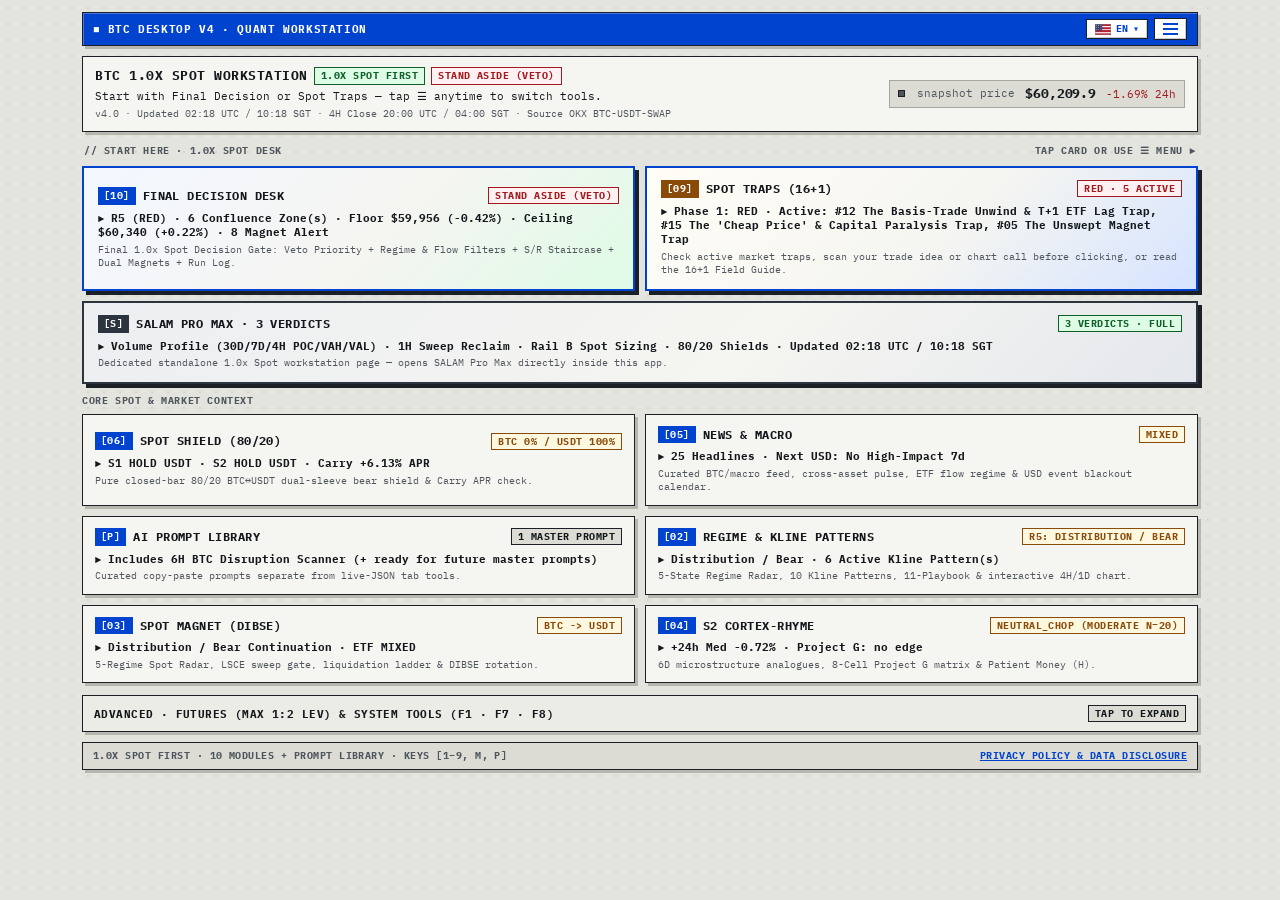
==== index.html @ e7189b18 "feat: create dedicated AI Prompt Library page (#tab-prompts) and move Disruption Scanner from F5" ====
<!doctype html>
<html lang="en">
<head>
  <meta charset="utf-8">
  <meta http-equiv="Cache-Control" content="no-cache">
  <meta name="viewport" content="width=device-width,initial-scale=1,viewport-fit=cover">
  <meta name="theme-color" content="#E4E4DF">
  <title>BTC Desktop v4 · Quant Workstation</title>
  <link rel="preconnect" href="https://fonts.googleapis.com">
  <link rel="preconnect" href="https://fonts.gstatic.com" crossorigin>
  <link href="https://fonts.googleapis.com/css2?family=IBM+Plex+Mono:wght@400;500;600;700&display=swap" rel="stylesheet">
  <link rel="stylesheet" href="style.css?v=27">
</head>
<body>
  <div class="wrap">
    <div class="ws-titlebar">
      <button type="button" class="ws-brand-btn" id="btnBrandHome" title="Return to Home Hub">&#9632; BTC Desktop v4 &middot; Quant Workstation</button>
      <div class="ws-title-right">
        <div class="lang-picker">
          <button type="button" class="ws-ctrl-btn" id="btnLangToggle" aria-haspopup="true" aria-expanded="false" aria-label="Select Language">
            <img id="langCurFlag" src="assets/flags/en.png?v=1" width="16" height="11" alt="EN">
            <span id="langCurCode">EN</span>
            <span aria-hidden="true">&#9662;</span>
          </button>
          <div class="lang-menu hidden" id="langMenu" role="menu">
            <button type="button" class="lang-opt active" data-lang="en"><img src="assets/flags/en.png?v=1" width="18" height="12" alt="EN"><span>English (EN)</span></button>
            <button type="button" class="lang-opt" data-lang="zh"><img src="assets/flags/zh.png?v=1" width="18" height="12" alt="ZH"><span>中文 (ZH)</span></button>
            <button type="button" class="lang-opt" data-lang="id"><img src="assets/flags/id.png?v=1" width="18" height="12" alt="ID"><span>Indonesia (ID)</span></button>
            <button type="button" class="lang-opt" data-lang="ko"><img src="assets/flags/ko.png?v=1" width="18" height="12" alt="KO"><span>한국어 (KO)</span></button>
            <button type="button" class="lang-opt" data-lang="ja"><img src="assets/flags/ja.png?v=1" width="18" height="12" alt="JA"><span>日本語 (JA)</span></button>
            <button type="button" class="lang-opt" data-lang="fr"><img src="assets/flags/fr.png?v=1" width="18" height="12" alt="FR"><span>Français (FR)</span></button>
            <button type="button" class="lang-opt" data-lang="es"><img src="assets/flags/es.png?v=1" width="18" height="12" alt="ES"><span>Español (ES)</span></button>
          </div>
        </div>
        <button type="button" class="ws-ctrl-btn ws-menu-btn" id="btnMenuToggle" aria-haspopup="true" aria-expanded="false" aria-label="Open Navigation Menu">
          <span class="burger-icon" aria-hidden="true"><span></span><span></span><span></span></span>
        </button>
      </div>
    </div>

    <div class="nav-backdrop hidden" id="navBackdrop"></div>
    <aside class="nav-drawer hidden" id="navDrawer" aria-label="Workstation Navigation"></aside>

    <header class="topbar" id="pageTopCard">
      <div class="brand">
        <div class="page-head-row">
          <h1 id="pageTitle">BTC 1.0x Spot Workstation</h1>
          <span class="badge" id="pageScopeBadge">1.0x SPOT FIRST</span>
          <span class="badge hidden" id="pageVerdictBadge"></span>
        </div>
        <div class="page-purpose" id="pagePurpose">Start with Final Decision or Spot Traps — tap &#9776; anytime to switch tools.</div>
        <div class="sub" id="snapMeta">Loading snapshot…</div>
      </div>
      <div class="live-bar">
        <div>
          <span class="dot" id="liveDot"></span>
          <span class="mut" id="liveFeed">connecting…</span>
        </div>
        <div class="price-chip" id="livePrice">—</div>
        <div class="mut" id="liveChg">—</div>
      </div>
    </header>

    <section id="entryHubView" class="hub-view active"></section>

    <div id="moduleChrome" class="hidden">
      <div class="actions" style="margin-bottom:12px;">
        <button class="btn btn-primary" id="btnCopyAi" data-i18n="copy_ai">[Copy AI Analysis Prompt + JSON]</button>
        <span class="mut" id="actionMsg" data-i18n="ai_helper" style="align-self:center;">Paste into ChatGPT, Gemini, Claude, Grok, DeepSeek, Kimi, or any AI for direct verdict &amp; Q&amp;A.</span>
      </div>
    </div>

    <!-- TAB 1: SIGNAL TAB -->
    <section class="tab-panel" id="tab-signal">
      <details class="card video-card" id="briefingVideoCard">
        <summary class="video-summary">
          <span data-i18n="vid_title">Protocol Briefing Video (vGUZF.mp4)</span>
          <span class="badge" data-i18n="vid_badge">TAP TO EXPAND / PLAY</span>
        </summary>
        <div class="video-wrap">
          <video id="protocolBriefingVideo" controls playsinline preload="none">
            <source src="assets/vGUZF.mp4" type="video/mp4">
            Your browser does not support embedded MP4 playback.
          </video>
        </div>
      </details>

      <div class="grid-2">
        <div class="card signal-banner" id="signalBanner">
          <h2 data-i18n="h_signal">Active Signal Status</h2>
          <div id="signalSummary">Loading…</div>
        </div>
        <div class="card">
          <h2 data-i18n="h_regime_score">4H Multi-Factor Regime Score (0–100)</h2>
          <div id="regimeGaugeBox">Loading…</div>
        </div>
      </div>

      <div class="card">
        <h2 data-i18n="h_checklist">9-Point Futures Qualification Checklist (Section 5)</h2>
        <div id="checklistBox"></div>
        <div id="rejectionBox"></div>
      </div>

      <div class="grid-2">
        <div class="card">
          <h2 data-i18n="h_proposal">Proposed / Active Futures Order Sizing (Section 6 &amp; 7)</h2>
          <dl class="kv" id="proposalKv"></dl>
        </div>
        <div class="card">
          <h2 data-i18n="h_breakers">Portfolio Heat &amp; 5-Tier Circuit Breakers (Section 8)</h2>
          <div id="heatBreakersBox"></div>
        </div>
      </div>
    </section>

    <!-- TAB 2: REGIME & KLINE PATTERNS -->
    <section class="tab-panel" id="tab-regime">
      <div class="card" id="stateOfRegimeBox"></div>
      <div class="grid-2">
        <div class="card" id="kline10Box"></div>
        <div class="card" id="playbook11Box"></div>
      </div>
      <div class="card" id="rulebook3Box"></div>
      <div class="grid-2" id="factorCards"></div>
      <div class="card">
        <h2 data-i18n="h_chart">Structural Price Map</h2>
        <div class="tabs" id="chartSeg" style="margin-bottom:8px;">
          <button class="tab-btn active" data-tf="h4" data-i18n="tf_h4">4H Execution</button>
          <button class="tab-btn" data-tf="d1" data-i18n="tf_d1">1D Context Bias</button>
        </div>
        <div id="chartBox"></div>
      </div>
      <div class="grid-2">
        <div class="card">
          <h2 data-i18n="h_levels">Identified 4H / 1D Structural Levels</h2>
          <dl class="kv" id="levelsKv"></dl>
        </div>
        <div class="card">
          <h2 data-i18n="h_macro">Scheduled USD High-Impact Releases (≤ 60m Blackout)</h2>
          <div id="macroCalBox"></div>
        </div>
      </div>
    </section>

    <!-- TAB 3: SPOT MAGNET MONITOR (DIBSE) -->
    <section class="tab-panel" id="tab-spot">
      <div class="actions" style="margin-bottom:10px;">
        <button class="btn btn-primary" id="btnCopySpotAi">[Copy Spot Magnet AI Prompt + JSON]</button>
        <span class="mut" id="spotActionMsg" style="align-self:center;">Strict 1.0x Spot-Only (USDT &harr; BTC) DIBSE Dual-Sleeve Audit &amp; Q&amp;A Prompt.</span>
      </div>
      <div class="card" id="spotDibseHeroBox"></div>
      <div class="grid-2">
        <div class="card" id="spotLsceMagnetBox"></div>
        <div class="card" id="spotLadderBox"></div>
      </div>
      <div class="grid-2" id="spotTelemetryFeedsBox"></div>
    </section>

    <!-- TAB 4: S2 CORTEX-RHYME (HISTORICAL ANALOGUES) -->
    <section class="tab-panel" id="tab-rhyme">
      <div class="actions" style="margin-bottom:10px;justify-content:space-between;flex-wrap:wrap;gap:8px;">
        <div style="display:flex;gap:8px;flex-wrap:wrap;align-items:center;">
          <button class="btn btn-primary" id="btnCopyRhymeAi">[Copy CORTEX-RHYME AI Prompt + JSON]</button>
          <span class="mut" id="rhymeActionMsg">Empirical distributions only — never issues a trade, size, or permission.</span>
        </div>
        <div style="display:flex;gap:6px;flex-wrap:wrap;">
          <div class="tabs" id="rhymeLensSeg" style="margin:0;">
            <button class="tab-btn active" data-lens="AUTO">Active Auto</button>
            <button class="tab-btn" data-lens="5D_MICROSTRUCTURE">5D Microstructure</button>
            <button class="tab-btn" data-lens="3D_DEEP_CARRY_VOL">3D Deep 2Y</button>
          </div>
          <div class="tabs" id="rhymeCondSeg" style="margin:0;">
            <button class="tab-btn active" data-cond="ALL">All Archive</button>
            <button class="tab-btn" data-cond="REGIME">200D SMA Regime</button>
          </div>
        </div>
      </div>
      <div class="card" id="rhymeHeroBox"></div>
      <div class="card" id="rhymeDistBox"></div>
      <div class="card" id="rhymeAnaloguesBox"></div>
      <div class="card" id="rhymeMatrixGBox"></div>
    </section>

    <!-- TAB 5: NEWS & MACRO -->
    <section class="tab-panel" id="tab-news">
      <div class="actions" style="margin-bottom:10px;justify-content:space-between;flex-wrap:wrap;gap:8px;">
        <div style="display:flex;gap:8px;flex-wrap:wrap;align-items:center;">
          <button class="btn btn-primary" id="btnCopyNewsAi">[Copy News &amp; Macro AI Prompt + JSON]</button>
          <span class="mut" id="newsActionMsg">Keyless CMC News/Global Pulse + Macro Calendar + CNBC/Fed Wire.</span>
        </div>
        <div class="tabs" id="newsCatSeg" style="margin:0;">
          <button class="tab-btn active" data-cat="ALL">All</button>
          <button class="tab-btn" data-cat="BTC_ETF">BTC / ETF</button>
          <button class="tab-btn" data-cat="FED_MACRO">Fed / Macro</button>
          <button class="tab-btn" data-cat="DERIVS_LIQ">Derivs / Liq</button>
          <button class="tab-btn" data-cat="REGULATION">Regulation</button>
        </div>
      </div>
      <div class="card" id="newsMacroHeroBox"></div>
      <div class="grid-2">
        <div class="card" id="newsCryptoPulseBox"></div>
        <div class="card" id="newsCalendarBox"></div>
      </div>
      <div class="card" id="newsWireBox"></div>
    </section>

    <!-- TAB 6: SPOT SHIELD (80/20 DUAL-SLEEVE MONITOR) -->
    <section class="tab-panel" id="tab-shield">
      <div class="actions" style="margin-bottom:10px;">
        <button class="btn btn-primary" id="btnCopyShieldAi">[Copy Spot Shield AI Prompt + JSON]</button>
        <span class="mut" id="shieldActionMsg" style="align-self:center;">Pure Closed-Bar BTCUSDT Spot Mechanical Compass (80% 4H VWAP Shield + 20% 1D TTM Squeeze). Separate from F3 DIBSE.</span>
      </div>
      <div class="card" id="shieldHeroBox"></div>
      <div class="grid-2">
        <div class="card" id="shieldS1Box"></div>
        <div class="card" id="shieldS2Box"></div>
      </div>
      <div class="card" id="shieldAuditBox"></div>
      <div class="card" id="shieldGuideBox"></div>
    </section>

    <!-- TAB 7: PAPER LEDGER & RISK CALCULATOR -->
    <section class="tab-panel" id="tab-ledger">
      <div class="card">
        <h2 data-i18n="h_calc">Interactive v4.0 Position Sizing Calculator</h2>
        <div class="calc-grid">
          <label class="field"><span data-i18n="lbl_eq">Account Equity (USD)</span><input type="number" id="cEq" value="100000" step="500"></label>
          <label class="field"><span data-i18n="lbl_dir">Direction</span><select id="cDir"><option value="LONG">LONG</option><option value="SHORT">SHORT</option></select></label>
          <label class="field"><span data-i18n="lbl_wknd">Weekend Extreme (80/20)</span><select id="cWeekend"><option value="no" data-i18n="opt_norm">Normal (0.40% risk)</option><option value="yes" data-i18n="opt_wknd">Weekend Half (0.20%)</option></select></label>
          <label class="field"><span data-i18n="lbl_entry">Entry Price ($)</span><input type="number" id="cEntry" step="10"></label>
          <label class="field"><span data-i18n="lbl_stop">Hard Stop ($)</span><input type="number" id="cStop" step="10"></label>
          <label class="field"><span data-i18n="lbl_tp">Target 1 ($)</span><input type="number" id="cTp" step="10"></label>
        </div>
        <dl class="kv" id="calcOutKv"></dl>
      </div>

      <div class="card">
        <h2 data-i18n="h_open_pos">Open Paper Futures Position (Max 1 · 24h Max Hold)</h2>
        <div id="openPosBox"></div>
      </div>

      <div class="grid-2">
        <div class="card">
          <h2 data-i18n="h_review">Paper Execution Review Metrics</h2>
          <dl class="kv" id="reviewKv"></dl>
        </div>
        <div class="card">
          <h2 data-i18n="h_deriv">Derivatives &amp; External Snapshot</h2>
          <dl class="kv" id="derivKv"></dl>
        </div>
      </div>

      <div class="card">
        <h2 data-i18n="h_closed">Closed Paper Futures Legs</h2>
        <div id="closedTradesBox" style="overflow-x:auto;"></div>
      </div>
    </section>

    <!-- TAB 4: AUDIT LOG & CONFIG -->
    <section class="tab-panel" id="tab-audit">
      <div class="card">
        <h2 data-i18n="h_audit_log">Signal &amp; Management Audit Log</h2>
        <div id="auditLogBox" style="overflow-x:auto;"></div>
      </div>
      <div class="card">
        <h2 data-i18n="h_config">Configurable Protocol Parameters (config/protocol_params.json)</h2>
        <div class="actions" style="margin-bottom:8px;">
          <button class="btn" id="btnCopyRaw" data-i18n="btn_copy_raw">[Copy Raw JSON Only]</button>
          <button class="btn" id="btnDlJson" data-i18n="btn_dl_json">[Download .JSON]</button>
          <span class="mut" id="auditExportMsg" data-i18n="audit_helper" style="align-self:center;">Offline / script export utilities</span>
        </div>
        <pre id="configPre" style="margin:0;overflow-x:auto;font-size:10.5px;color:var(--muted);"></pre>
      </div>
      <div class="card">
        <h2 data-i18n="h_diag">Data Fetch Diagnostics</h2>
        <div id="diagBox" class="mut"></div>
        <p class="mut" style="margin-top:8px;">Store Compliance: <a href="privacy.html" data-i18n="privacy_lbl">Privacy Policy &amp; Data Disclosure</a></p>
      </div>
    </section>

    <!-- TAB 9: SPOT TRAP RADAR & FIELD GUIDE (16 TRAPS + BONUS B1) -->
    <section class="tab-panel" id="tab-traps">
      <div id="trapsRoot">Loading Spot Trap Radar &amp; Field Guide…</div>
    </section>

    <!-- TAB 10: MULTI-TF S/R BANDS & LIQUIDATION MAGNETS -->
    <section class="tab-panel" id="tab-srmap">
      <div id="srMapRoot">Loading S/R Bands &amp; Liquidity Magnets…</div>
    </section>

    <!-- TAB P: AI PROMPT LIBRARY -->
    <section class="tab-panel" id="tab-prompts">
      <div id="promptsRoot">Loading AI Prompt Library…</div>
    </section>
  </div>
  <script src="lang.js?v=11"></script>
  <script src="traps.js?v=2"></script>
  <script src="sr_map.js?v=7"></script>
  <script src="prompts.js?v=2"></script>
  <script src="app.js?v=30"></script>
</body>
</html>
---- style.css ----
:root {
  --bg: #e4e4df;
  --bg-grid: #d2d2cb;
  --panel: #f5f5f1;
  --panel-alt: #dcdcd5;
  --panel-stripe: #ecece6;
  --line: #a4a7a1;
  --line-dark: #1b2026;
  --shadow: #b6b6ae;
  --bevel-hi: #ffffff;
  --bevel-lo: #7a7d78;
  --text: #14181d;
  --muted: #4f555d;
  --up: #0e6027;
  --up-bg: #defbe6;
  --dn: #a2191f;
  --dn-bg: #fff1f1;
  --warn: #8a4b08;
  --warn-bg: #fff8e1;
  --acc: #0043ce;
  --acc-bright: #0f62fe;
  --acc-soft: #d6e4ff;
}

* {
  box-sizing: border-box;
}

html, body {
  margin: 0;
  background-color: var(--bg);
  background-image: radial-gradient(var(--bg-grid) 1px, transparent 1px);
  background-size: 16px 16px;
  color: var(--text);
  font: 11px/1.38 "IBM Plex Mono", ui-monospace, SFMono-Regular, Menlo, Consolas, "Courier New", monospace;
  font-variant-numeric: tabular-nums;
  -webkit-font-smoothing: antialiased;
}

.wrap {
  max-width: 1140px;
  margin: 0 auto;
  padding: 12px 12px 40px;
}

.ws-titlebar {
  display: flex;
  justify-content: space-between;
  align-items: center;
  gap: 8px;
  flex-wrap: nowrap;
  position: relative;
  z-index: 30;
  background: var(--acc);
  color: #ffffff;
  border: 1px solid var(--line-dark);
  box-shadow: inset 1px 1px 0 rgba(255, 255, 255, 0.28), 3px 3px 0 var(--shadow);
  padding: 5px 10px;
  margin-bottom: 10px;
  font-size: 10.5px;
  font-weight: 700;
  letter-spacing: 0.06em;
  text-transform: uppercase;
}

.ws-brand-btn {
  background: transparent;
  border: none;
  color: #ffffff;
  font: inherit;
  font-weight: 700;
  letter-spacing: inherit;
  text-transform: inherit;
  padding: 2px 0;
  cursor: pointer;
  text-align: left;
  min-width: 0;
  overflow: hidden;
  text-overflow: ellipsis;
  white-space: nowrap;
}

.ws-brand-btn:hover {
  text-decoration: underline;
}

@media (max-width: 520px) {
  .ws-brand-btn {
    font-size: 9.5px;
    letter-spacing: 0.02em;
  }
}

.ws-title-right {
  display: flex;
  align-items: center;
  gap: 6px;
  flex-shrink: 0;
}

.ws-ctrl-btn {
  display: inline-flex;
  align-items: center;
  gap: 5px;
  background: #ffffff;
  color: var(--acc);
  border: 1px solid var(--line-dark);
  box-shadow: inset 1px 1px 0 #ffffff, inset -1px -1px 0 #c7cbd4;
  padding: 3px 8px;
  font: inherit;
  font-size: 10px;
  font-weight: 700;
  line-height: 1.2;
  cursor: pointer;
}

.ws-ctrl-btn:hover {
  background: var(--panel);
}

.ws-ctrl-btn img {
  display: block;
  width: 16px;
  height: 11px;
}

.ws-menu-btn {
  padding: 4px 8px;
}

.burger-icon {
  display: inline-flex;
  flex-direction: column;
  gap: 3px;
  width: 15px;
}

.burger-icon span {
  display: block;
  height: 2px;
  width: 100%;
  background: var(--acc);
}

.lang-picker {
  position: relative;
}

.lang-menu {
  position: absolute;
  right: 0;
  top: calc(100% + 4px);
  min-width: 168px;
  background: var(--panel);
  border: 1.5px solid var(--line-dark);
  box-shadow: 4px 4px 0 var(--line-dark);
  padding: 4px;
  z-index: 40;
  display: flex;
  flex-direction: column;
  gap: 2px;
}

.lang-opt {
  display: flex;
  align-items: center;
  gap: 8px;
  width: 100%;
  background: transparent;
  border: 1px solid transparent;
  padding: 5px 8px;
  font: inherit;
  font-size: 10.5px;
  font-weight: 600;
  color: var(--text);
  text-transform: none;
  letter-spacing: 0;
  text-align: left;
  cursor: pointer;
}

.lang-opt:hover {
  background: var(--panel-alt);
  border-color: var(--line);
}

.lang-opt.active {
  background: var(--up-bg);
  border-color: var(--up);
  color: var(--up);
  font-weight: 700;
}

.nav-backdrop {
  position: fixed;
  inset: 0;
  background: rgba(20, 24, 29, 0.45);
  z-index: 45;
}

.nav-drawer {
  position: fixed;
  top: 0;
  right: 0;
  height: 100vh;
  width: min(340px, 88vw);
  background: var(--panel);
  border-left: 2px solid var(--line-dark);
  box-shadow: -4px 0 0 rgba(27, 32, 38, 0.25);
  z-index: 50;
  overflow-y: auto;
  display: flex;
  flex-direction: column;
}

.nav-drawer-head {
  display: flex;
  justify-content: space-between;
  align-items: center;
  padding: 10px 12px;
  background: var(--acc);
  color: #ffffff;
  border-bottom: 1.5px solid var(--line-dark);
  font-size: 11px;
  font-weight: 700;
  letter-spacing: 0.06em;
  text-transform: uppercase;
  position: sticky;
  top: 0;
  z-index: 2;
}

.nav-drawer-body {
  padding: 10px;
  display: flex;
  flex-direction: column;
  gap: 10px;
  flex: 1;
}

.nav-group-lbl {
  font-size: 9.5px;
  font-weight: 700;
  letter-spacing: 0.06em;
  text-transform: uppercase;
  color: var(--muted);
  margin: 4px 0 2px;
  padding-bottom: 3px;
  border-bottom: 1px dashed var(--line);
}

.nav-item {
  display: flex;
  align-items: center;
  justify-content: space-between;
  gap: 8px;
  width: 100%;
  background: var(--panel-stripe);
  border: 1px solid var(--line);
  padding: 7px 9px;
  font: inherit;
  font-size: 11px;
  font-weight: 600;
  color: var(--text);
  text-align: left;
  cursor: pointer;
}

.nav-item:hover {
  background: #ffffff;
  border-color: var(--acc);
}

.nav-item.active {
  background: var(--acc-soft);
  border: 1.5px solid var(--acc);
  font-weight: 700;
}

a.nav-item-link {
  text-decoration: none;
}

.nav-item-main {
  display: flex;
  align-items: center;
  gap: 6px;
  min-width: 0;
}

.nav-item-code {
  background: var(--line-dark);
  color: #ffffff;
  padding: 1px 5px;
  font-size: 9.5px;
  font-weight: 700;
  flex-shrink: 0;
}

.nav-item.active .nav-item-code {
  background: var(--acc);
}

.nav-drawer-foot {
  padding: 10px 12px;
  border-top: 1px solid var(--line);
  background: var(--panel-alt);
  font-size: 10px;
  display: flex;
  justify-content: space-between;
  align-items: center;
  flex-wrap: wrap;
  gap: 6px;
}

header.topbar {
  display: flex;
  flex-wrap: wrap;
  justify-content: space-between;
  align-items: center;
  gap: 10px;
  background: var(--panel);
  border: 1px solid var(--line-dark);
  box-shadow: 3px 3px 0 var(--shadow);
  padding: 10px 12px;
  margin-bottom: 10px;
}

.brand {
  min-width: 0;
  flex: 1 1 320px;
}

.page-head-row {
  display: flex;
  align-items: center;
  flex-wrap: wrap;
  gap: 6px;
  margin-bottom: 4px;
}

.brand h1 {
  margin: 0;
  font-size: 13px;
  font-weight: 700;
  letter-spacing: 0.04em;
  text-transform: uppercase;
}

.page-purpose {
  font-size: 11px;
  color: var(--text);
  margin-bottom: 3px;
  line-height: 1.38;
}

.brand .sub {
  color: var(--muted);
  font-size: 10px;
}

.live-bar {
  display: flex;
  align-items: center;
  gap: 10px;
  flex-wrap: wrap;
  background: var(--panel-alt);
  border: 1px solid var(--line);
  padding: 4px 8px;
}

.price-chip {
  font-size: 13px;
  font-weight: 700;
  letter-spacing: -0.01em;
  color: var(--text);
}

.dot {
  display: inline-block;
  width: 7px;
  height: 7px;
  border-radius: 0;
  border: 1px solid var(--line-dark);
  background: var(--muted);
  margin-right: 5px;
}

.dot.live {
  background: var(--up);
  box-shadow: 0 0 0 2px var(--up-bg);
}

.tabs {
  display: flex;
  gap: 6px;
  flex-wrap: wrap;
  margin-bottom: 10px;
}

.tab-btn {
  display: inline-flex;
  align-items: center;
  gap: 6px;
  background: var(--panel-alt);
  color: var(--text);
  border: 1px solid var(--line-dark);
  border-radius: 0;
  box-shadow: inset 1px 1px 0 var(--bevel-hi), inset -1px -1px 0 var(--bevel-lo), 2px 2px 0 var(--shadow);
  padding: 5px 10px;
  font: inherit;
  font-size: 10.5px;
  font-weight: 600;
  letter-spacing: 0.03em;
  text-transform: uppercase;
  cursor: pointer;
}

.tab-btn kbd {
  background: var(--panel);
  color: var(--acc);
  border: 1px solid var(--line-dark);
  padding: 0 4px;
  font: inherit;
  font-size: 9.5px;
  font-weight: 700;
}

.tab-btn:hover {
  background: var(--panel);
}

.tab-btn.active {
  background: var(--acc);
  color: #ffffff;
  box-shadow: inset 1px 1px 0 rgba(255, 255, 255, 0.25), inset -1px -1px 0 #002375;
  transform: translate(1px, 1px);
}

.tab-btn.active kbd {
  background: #ffffff;
  color: var(--acc);
  border-color: #002375;
}

.tab-panel {
  display: none;
}

.tab-panel.active {
  display: block;
}

.grid-2 {
  display: grid;
  grid-template-columns: 1fr 1fr;
  gap: 10px;
}

.grid-3 {
  display: grid;
  grid-template-columns: repeat(3, 1fr);
  gap: 10px;
}

.grid-4 {
  display: grid;
  grid-template-columns: repeat(4, 1fr);
  gap: 8px;
}

@media (max-width: 840px) {
  .grid-2, .grid-3, .grid-4 {
    grid-template-columns: 1fr;
  }
}

.card {
  background: var(--panel);
  border: 1px solid var(--line-dark);
  border-radius: 0;
  box-shadow: 3px 3px 0 var(--shadow);
  padding: 11px 12px;
  margin-bottom: 10px;
}

.card > h2 {
  margin: -11px -12px 9px;
  padding: 5px 10px;
  background: var(--panel-alt);
  border-bottom: 1px solid var(--line-dark);
  font-size: 10px;
  font-weight: 700;
  color: var(--text);
  text-transform: uppercase;
  letter-spacing: 0.08em;
}

.card > h2::before {
  content: "▪ ";
  color: var(--acc);
}

.signal-banner {
  border-left: 5px solid var(--warn);
}

.signal-banner.LONG {
  border-left-color: var(--up);
}

.signal-banner.SHORT {
  border-left-color: var(--dn);
}

.signal-head {
  display: flex;
  justify-content: space-between;
  align-items: center;
  gap: 8px;
  flex-wrap: wrap;
}

.badge {
  display: inline-block;
  font-size: 9.5px;
  font-weight: 700;
  padding: 1px 6px;
  border-radius: 0;
  border: 1px solid var(--line-dark);
  background: var(--panel-alt);
  color: var(--text);
  letter-spacing: 0.05em;
  text-transform: uppercase;
  white-space: nowrap;
  flex-shrink: 0;
}

.badge.up {
  background: var(--up-bg);
  border-color: var(--up);
  color: var(--up);
}

.badge.dn {
  background: var(--dn-bg);
  border-color: var(--dn);
  color: var(--dn);
}

.badge.warn {
  background: var(--warn-bg);
  border-color: var(--warn);
  color: var(--warn);
}

.up { color: var(--up); }
.dn { color: var(--dn); }
.warn { color: var(--warn); }
.mut { color: var(--muted); font-size: 10.5px; }

.big-num {
  font-size: 14px;
  font-weight: 700;
  line-height: 1.2;
  letter-spacing: 0.01em;
}

.gauge-track {
  position: relative;
  height: 12px;
  border-radius: 0;
  background: linear-gradient(
    90deg,
    rgba(162, 25, 31, 0.38) 0%,
    rgba(138, 75, 8, 0.26) 35%,
    rgba(138, 75, 8, 0.26) 65%,
    rgba(14, 96, 39, 0.38) 100%
  );
  border: 1px solid var(--line-dark);
  margin: 8px 0 5px;
}

.gauge-marker {
  position: absolute;
  top: -3px;
  width: 5px;
  height: 16px;
  background: var(--line-dark);
  border: 1px solid #ffffff;
  border-radius: 0;
  transform: translateX(-50%);
}

.bar-track {
  height: 8px;
  background: var(--panel-alt);
  border: 1px solid var(--line-dark);
  border-radius: 0;
  overflow: hidden;
  margin-top: 5px;
}

.bar-fill {
  height: 100%;
  background: var(--acc);
  border-radius: 0;
}

.row {
  display: flex;
  justify-content: space-between;
  align-items: flex-start;
  gap: 8px;
  padding: 6px 0;
  border-top: 1px dashed var(--line);
}

.row:first-of-type {
  border-top: 0;
}

.row .title {
  font-weight: 600;
  font-size: 11px;
}

.kv {
  display: grid;
  grid-template-columns: auto 1fr;
  gap: 5px 12px;
  margin: 0;
  font-size: 11px;
}

.kv dt {
  color: var(--muted);
}

.kv dd {
  margin: 0;
  text-align: right;
  font-weight: 500;
}

.reject-box {
  background: var(--dn-bg);
  border: 1px solid var(--dn);
  border-left-width: 4px;
  border-radius: 0;
  padding: 8px 10px;
  margin-top: 8px;
  font-size: 10.5px;
}

.reject-box ul {
  margin: 4px 0 0;
  padding-left: 16px;
}

.actions {
  display: flex;
  gap: 8px;
  flex-wrap: wrap;
}

.btn {
  background: var(--panel-alt);
  color: var(--text);
  border: 1px solid var(--line-dark);
  border-radius: 0;
  box-shadow: inset 1px 1px 0 var(--bevel-hi), inset -1px -1px 0 var(--bevel-lo), 2px 2px 0 var(--shadow);
  padding: 5px 10px;
  font: inherit;
  font-size: 10.5px;
  font-weight: 600;
  text-transform: uppercase;
  letter-spacing: 0.04em;
  cursor: pointer;
}

.btn:hover {
  background: var(--acc-soft);
  color: var(--acc);
}

.btn:active {
  transform: translate(1px, 1px);
  box-shadow: inset 1px 1px 0 var(--bevel-lo);
}

.btn-primary {
  background: var(--acc);
  color: #ffffff;
  box-shadow: inset 1px 1px 0 rgba(255, 255, 255, 0.25), inset -1px -1px 0 #002375, 2px 2px 0 var(--shadow);
}

.btn-primary:hover {
  background: var(--acc-bright);
  color: #ffffff;
}

.calc-grid {
  display: grid;
  grid-template-columns: repeat(auto-fit, minmax(145px, 1fr));
  gap: 8px;
  margin-bottom: 10px;
}

label.field {
  display: flex;
  flex-direction: column;
  gap: 3px;
  font-size: 10px;
  font-weight: 600;
  text-transform: uppercase;
  letter-spacing: 0.04em;
  color: var(--muted);
}

label.field input, label.field select {
  background: #ffffff;
  color: var(--text);
  border: 1px solid var(--line-dark);
  box-shadow: inset 1px 1px 0 rgba(0, 0, 0, 0.08);
  border-radius: 0;
  padding: 5px 7px;
  font: inherit;
  font-size: 11px;
}

label.field input:focus, label.field select:focus {
  outline: 2px solid var(--acc);
  outline-offset: -1px;
}

table {
  width: 100%;
  border-collapse: collapse;
  font-size: 10.5px;
  border: 1px solid var(--line-dark);
}

th, td {
  text-align: left;
  padding: 5px 7px;
  border-bottom: 1px solid var(--line);
  border-right: 1px solid #d5d5ce;
}

th {
  background: var(--panel-alt);
  color: var(--text);
  font-weight: 700;
  font-size: 10px;
  text-transform: uppercase;
  letter-spacing: 0.05em;
  border-bottom: 1px solid var(--line-dark);
}

tbody tr:nth-child(even) {
  background: var(--panel-stripe);
}

svg.chart {
  display: block;
  width: 100%;
  height: auto;
}

#configPre {
  background: #ffffff;
  border: 1px solid var(--line);
  padding: 8px 10px;
  font-size: 10.5px !important;
  color: var(--text) !important;
}

.video-card {
  padding: 0;
}

.video-summary {
  display: flex;
  justify-content: space-between;
  align-items: center;
  cursor: pointer;
  list-style: none;
  padding: 7px 10px;
  background: var(--panel-alt);
  font-size: 10px;
  font-weight: 700;
  letter-spacing: 0.07em;
  text-transform: uppercase;
  color: var(--text);
}

.video-summary::before {
  content: "▸ ";
  color: var(--acc);
  margin-right: 4px;
}

.video-card[open] .video-summary {
  border-bottom: 1px solid var(--line-dark);
}

.video-card[open] .video-summary::before {
  content: "▾ ";
}

.video-summary > span:first-child {
  flex: 1;
}

.video-summary::-webkit-details-marker {
  display: none;
}

.video-wrap {
  padding: 10px;
  background: var(--panel);
}

.video-wrap video {
  width: 100%;
  max-height: 340px;
  border-radius: 0;
  border: 1px solid var(--line-dark);
  background: #14181d;
  display: block;
}

.macro-tile-grid {
  display: grid;
  grid-template-columns: repeat(5, 1fr);
  gap: 8px;
  margin-top: 8px;
}

@media (max-width: 840px) {
  .macro-tile-grid {
    grid-template-columns: repeat(2, 1fr);
  }
}

.macro-tile {
  background: var(--panel-stripe);
  border: 1px solid var(--line);
  padding: 7px 9px;
}

.macro-tile .lbl {
  font-size: 9.5px;
  font-weight: 700;
  color: var(--muted);
  letter-spacing: 0.05em;
  text-transform: uppercase;
}

.macro-tile .val {
  font-size: 14px;
  font-weight: 700;
  margin: 2px 0;
}

.news-row {
  padding: 9px 4px;
  border-bottom: 1px solid var(--line);
  display: flex;
  justify-content: space-between;
  align-items: flex-start;
  gap: 10px;
}

.news-row:last-child {
  border-bottom: none;
}

.news-title {
  font-weight: 700;
  font-size: 12px;
  line-height: 1.35;
}

.news-title a {
  color: var(--text);
  text-decoration: none;
}

.news-title a:hover {
  color: var(--acc);
  text-decoration: underline;
}

.news-meta {
  font-size: 10px;
  color: var(--muted);
  margin-top: 3px;
}

.shield-split-bar {
  display: flex;
  height: 18px;
  border: 1px solid var(--line-dark);
  background: var(--panel-stripe);
  margin: 8px 0;
}

.shield-seg {
  display: flex;
  align-items: center;
  justify-content: center;
  font-size: 9.5px;
  font-weight: 700;
  letter-spacing: 0.04em;
  overflow: hidden;
  white-space: nowrap;
}

.hidden {
  display: none !important;
}

.hub-view {
  display: none;
}

.hub-view.active {
  display: block;
}

.hub-header {
  display: flex;
  justify-content: space-between;
  align-items: center;
  gap: 8px;
  flex-wrap: wrap;
  padding: 2px 2px 8px;
  font-size: 10px;
  font-weight: 700;
  letter-spacing: 0.06em;
  color: var(--muted);
  text-transform: uppercase;
}

.hub-grid {
  display: grid;
  grid-template-columns: repeat(2, minmax(0, 1fr));
  gap: 10px;
}

@media (max-width: 760px) {
  .hub-grid {
    grid-template-columns: minmax(0, 1fr);
  }
}

.hub-card {
  display: block;
  width: 100%;
  min-width: 0;
  max-width: 100%;
  background: var(--panel);
  border: 1.5px solid var(--line-dark);
  box-shadow: 3px 3px 0 var(--shadow);
  padding: 11px 12px;
  text-align: left;
  cursor: pointer;
  font: inherit;
  color: var(--text);
  transition: transform 80ms ease, box-shadow 80ms ease, border-color 80ms ease, background-color 80ms ease;
}

.hub-card:hover {
  background: #ffffff;
  border-color: var(--acc);
  box-shadow: 3px 3px 0 var(--acc);
  transform: translate(-1px, -1px);
}

.hub-card:active {
  transform: translate(1px, 1px);
  box-shadow: 1px 1px 0 var(--line-dark);
}

.hub-card-top {
  display: flex;
  align-items: center;
  justify-content: space-between;
  flex-wrap: wrap;
  gap: 6px 8px;
  margin-bottom: 6px;
}

.hub-card-left {
  display: flex;
  align-items: center;
  gap: 7px;
  min-width: 0;
  flex: 1 1 160px;
}

.hub-num {
  background: var(--acc);
  color: #ffffff;
  padding: 2px 6px;
  font-size: 10px;
  font-weight: 700;
  letter-spacing: 0.04em;
  flex-shrink: 0;
}

.hub-title {
  font-size: 11.5px;
  font-weight: 700;
  letter-spacing: 0.04em;
  text-transform: uppercase;
  white-space: nowrap;
  overflow: hidden;
  text-overflow: ellipsis;
}

.hub-status {
  font-size: 10.5px;
  font-weight: 700;
  color: var(--text);
  margin-bottom: 3px;
  overflow-wrap: anywhere;
}

.hub-desc {
  font-size: 10px;
  color: var(--muted);
  line-height: 1.35;
  overflow-wrap: anywhere;
}

.hub-footer {
  margin-top: 10px;
  padding: 6px 10px;
  background: var(--panel-alt);
  border: 1px solid var(--line-dark);
  box-shadow: 3px 3px 0 var(--shadow);
  display: flex;
  justify-content: space-between;
  flex-wrap: wrap;
  gap: 8px;
  font-size: 9.5px;
  font-weight: 700;
  color: var(--muted);
  letter-spacing: 0.05em;
  text-transform: uppercase;
}

.hub-footer a,
.nav-drawer-foot a {
  color: var(--acc);
  text-decoration: underline;
}

.hub-featured-pair {
  display: grid;
  grid-template-columns: repeat(2, minmax(0, 1fr));
  gap: 10px;
  margin-bottom: 10px;
}

@media (max-width: 760px) {
  .hub-featured-pair {
    grid-template-columns: minmax(0, 1fr);
  }
}

.hub-section-lbl {
  font-size: 10px;
  font-weight: 700;
  letter-spacing: 0.06em;
  text-transform: uppercase;
  color: var(--muted);
  margin: 10px 0 6px;
}

.hub-advanced-drawer {
  margin-top: 12px;
  background: var(--panel-stripe);
  border: 1px solid var(--line-dark);
  box-shadow: 3px 3px 0 var(--shadow);
  padding: 9px 11px;
}

.hub-adv-summary {
  display: flex;
  justify-content: space-between;
  align-items: center;
  gap: 8px;
  flex-wrap: wrap;
  font-size: 10.5px;
  font-weight: 700;
  letter-spacing: 0.04em;
  text-transform: uppercase;
  cursor: pointer;
  list-style: none;
}

.hub-adv-summary::-webkit-details-marker {
  display: none;
}

.hub-adv-body {
  margin-top: 10px;
}

/* --- FEATURED HUB CARD & F9 SPOT TRAPS MODULE --- */
.hub-featured-card {
  display: block;
  width: 100%;
  min-width: 0;
  max-width: 100%;
  margin-bottom: 0;
  background: linear-gradient(135deg, #fffdf6 0%, var(--panel) 55%, var(--acc-soft) 100%);
  border: 2px solid var(--acc);
  box-shadow: 4px 4px 0 var(--line-dark);
  padding: 12px 14px;
  text-align: left;
  cursor: pointer;
  font: inherit;
  color: var(--text);
  transition: transform 80ms ease, box-shadow 80ms ease, background-color 80ms ease;
}

.hub-featured-card.primary {
  background: linear-gradient(135deg, #f3f7ff 0%, var(--panel) 55%, var(--up-bg) 100%);
}

.hub-featured-card.salam-card {
  text-decoration: none;
  margin-bottom: 10px;
  background: linear-gradient(135deg, #eceef1 0%, #f5f5f1 60%, #e4e7ec 100%);
  border-color: #2c3440;
}

.hub-featured-card:hover {
  background: #ffffff;
  border-color: var(--acc-bright);
  box-shadow: 4px 4px 0 var(--acc);
  transform: translate(-1px, -1px);
}

.hub-featured-card:active {
  transform: translate(1px, 1px);
  box-shadow: 2px 2px 0 var(--line-dark);
}

.hub-featured-card .hub-num {
  background: var(--warn);
}

.hub-featured-card.primary .hub-num {
  background: var(--acc);
}

.hub-featured-card.salam-card .hub-num {
  background: #2c3440;
}

.trap-mode-bar {
  display: flex;
  justify-content: space-between;
  align-items: center;
  gap: 8px;
  flex-wrap: wrap;
  margin-bottom: 10px;
}

.trap-drawer {
  background: var(--panel-stripe);
  border: 1.5px solid var(--line-dark);
  box-shadow: 3px 3px 0 var(--shadow);
  padding: 12px;
  margin-bottom: 12px;
}

.trap-kicker {
  font-size: 9.5px;
  font-weight: 700;
  letter-spacing: 0.06em;
  text-transform: uppercase;
  color: var(--acc);
  margin-bottom: 4px;
}

.trap-chain-box {
  background: var(--panel);
  border: 1px solid var(--line-dark);
  padding: 8px 10px;
  margin-bottom: 10px;
}

.trap-chain-text {
  font-size: 10.5px;
  font-weight: 600;
  line-height: 1.45;
  color: var(--text);
}

.trap-guardrails-grid {
  display: grid;
  grid-template-columns: repeat(2, minmax(0, 1fr));
  gap: 8px;
}

@media (max-width: 760px) {
  .trap-guardrails-grid {
    grid-template-columns: 1fr;
  }
}

.trap-guardrail-item {
  background: var(--panel);
  border: 1px solid var(--line);
  padding: 8px 9px;
}

.trap-g-title {
  font-size: 10.5px;
  font-weight: 700;
  color: var(--text);
  margin-bottom: 3px;
}

.trap-g-body {
  font-size: 10px;
  color: var(--muted);
  line-height: 1.4;
}

.trap-tl-card.RED {
  border-left: 4px solid var(--dn);
}

.trap-tl-card.AMBER {
  border-left: 4px solid var(--warn);
}

.trap-tl-card.GREEN {
  border-left: 4px solid var(--up);
}

.trap-tl-head,
.trap-sec-head {
  display: flex;
  justify-content: space-between;
  align-items: flex-start;
  gap: 10px;
  flex-wrap: wrap;
}

.trap-tl-title {
  font-size: 12px;
  font-weight: 700;
  display: flex;
  align-items: center;
  gap: 6px;
  flex-wrap: wrap;
}

.trap-tl-counts {
  display: flex;
  gap: 6px;
  flex-wrap: wrap;
}

.trap-radar-grid {
  display: grid;
  grid-template-columns: repeat(3, minmax(0, 1fr));
  gap: 8px;
  margin-top: 10px;
}

@media (max-width: 900px) {
  .trap-radar-grid {
    grid-template-columns: repeat(2, minmax(0, 1fr));
  }
}

@media (max-width: 600px) {
  .trap-radar-grid {
    grid-template-columns: 1fr;
  }
}

.trap-radar-chip {
  display: flex;
  flex-direction: column;
  text-align: left;
  background: var(--panel-stripe);
  border: 1px solid var(--line-dark);
  padding: 9px 10px;
  cursor: pointer;
  font: inherit;
  color: var(--text);
  transition: background-color 80ms ease, transform 80ms ease;
}

.trap-radar-chip.dn {
  background: var(--dn-bg);
  border-color: var(--dn);
}

.trap-radar-chip.warn {
  background: var(--warn-bg);
  border-color: var(--warn);
}

.trap-radar-chip:hover {
  background: #ffffff;
  transform: translate(-1px, -1px);
  box-shadow: 2px 2px 0 var(--line-dark);
}

.trap-rc-top {
  display: flex;
  justify-content: space-between;
  align-items: center;
  gap: 6px;
  width: 100%;
  margin-bottom: 4px;
}

.trap-code {
  display: inline-block;
  background: var(--line-dark);
  color: #ffffff;
  padding: 1px 5px;
  font-size: 9.5px;
  font-weight: 700;
  letter-spacing: 0.04em;
  flex-shrink: 0;
}

.trap-rc-title {
  font-size: 11px;
  font-weight: 700;
  margin-bottom: 4px;
}

.trap-rc-reason {
  font-size: 10px;
  color: var(--muted);
  line-height: 1.38;
  flex: 1;
}

.trap-rc-link {
  margin-top: 6px;
  font-size: 9.5px;
  font-weight: 700;
  color: var(--acc);
}

.trap-scanner-form {
  display: flex;
  flex-direction: column;
  gap: 12px;
}

.trap-action-pills {
  display: flex;
  gap: 6px;
  flex-wrap: wrap;
}

.trap-num-row {
  display: grid;
  grid-template-columns: repeat(3, minmax(0, 1fr));
  gap: 8px;
}

@media (max-width: 700px) {
  .trap-num-row {
    grid-template-columns: 1fr;
  }
}

.trap-check-grid {
  display: grid;
  grid-template-columns: repeat(3, minmax(0, 1fr));
  gap: 6px;
}

@media (max-width: 860px) {
  .trap-check-grid {
    grid-template-columns: repeat(2, minmax(0, 1fr));
  }
}

@media (max-width: 560px) {
  .trap-check-grid {
    grid-template-columns: 1fr;
  }
}

.trap-chk-pill {
  display: flex;
  align-items: flex-start;
  gap: 6px;
  background: var(--panel-stripe);
  border: 1px solid var(--line);
  padding: 6px 8px;
  font-size: 10.5px;
  cursor: pointer;
  line-height: 1.32;
}

.trap-chk-pill.checked {
  background: var(--warn-bg);
  border-color: var(--warn);
  font-weight: 600;
}

.trap-chk-pill input {
  margin: 2px 0 0;
  flex-shrink: 0;
}

.trap-textarea,
.trap-search-input {
  width: 100%;
  background: #ffffff;
  border: 1px solid var(--line-dark);
  color: var(--text);
  font: inherit;
  padding: 7px 9px;
}

.trap-textarea {
  resize: vertical;
  min-height: 68px;
  line-height: 1.45;
}

.trap-scan-results {
  display: flex;
  flex-direction: column;
  gap: 10px;
}

.trap-hit-card {
  border: 1.5px solid var(--line-dark);
  background: var(--panel-stripe);
  padding: 10px 12px;
}

.trap-hit-card.dn {
  border-left: 4px solid var(--dn);
  background: var(--dn-bg);
}

.trap-hit-card.warn {
  border-left: 4px solid var(--warn);
  background: var(--warn-bg);
}

.trap-hit-top {
  display: flex;
  justify-content: space-between;
  align-items: center;
  gap: 8px;
  flex-wrap: wrap;
  margin-bottom: 6px;
}

.trap-hit-title-wrap {
  display: flex;
  align-items: center;
  gap: 6px;
  flex-wrap: wrap;
  font-size: 11.5px;
}

.trap-hit-badges {
  display: flex;
  gap: 4px;
  flex-wrap: wrap;
}

.trap-hit-reasons {
  margin: 0 0 6px;
  padding-left: 16px;
  font-size: 10.5px;
  line-height: 1.4;
}

.trap-hit-defense {
  background: rgba(255, 255, 255, 0.72);
  border: 1px solid var(--line);
  padding: 6px 8px;
  font-size: 10.5px;
  margin-bottom: 6px;
}

.trap-hit-steps {
  display: flex;
  flex-direction: column;
  gap: 4px;
  margin-bottom: 8px;
}

.trap-step-check {
  display: flex;
  align-items: flex-start;
  gap: 6px;
  font-size: 10px;
  line-height: 1.38;
  cursor: pointer;
}

.trap-step-check input {
  margin-top: 2px;
  flex-shrink: 0;
}

.trap-lib-controls {
  display: flex;
  justify-content: space-between;
  align-items: center;
  gap: 10px;
  flex-wrap: wrap;
}

.trap-search-input {
  max-width: 280px;
}

@media (max-width: 760px) {
  .trap-search-input {
    max-width: 100%;
  }
}

.trap-library-grid {
  display: grid;
  grid-template-columns: repeat(2, minmax(0, 1fr));
  gap: 10px;
}

@media (max-width: 760px) {
  .trap-library-grid {
    grid-template-columns: 1fr;
  }
}

.trap-card {
  display: flex;
  flex-direction: column;
  text-align: left;
  background: var(--panel);
  border: 1.5px solid var(--line-dark);
  box-shadow: 3px 3px 0 var(--shadow);
  padding: 11px 12px;
  cursor: pointer;
  font: inherit;
  color: var(--text);
  gap: 5px;
}

.trap-card.bonus {
  grid-column: 1 / -1;
  background: linear-gradient(135deg, #fffdf6 0%, var(--panel) 100%);
  border-color: var(--acc);
}

.trap-card:hover {
  background: #ffffff;
  border-color: var(--acc);
  box-shadow: 3px 3px 0 var(--acc);
  transform: translate(-1px, -1px);
}

.trap-card-top {
  display: flex;
  justify-content: space-between;
  align-items: center;
  gap: 6px;
  flex-wrap: wrap;
}

.trap-card-badges {
  display: flex;
  gap: 4px;
  flex-wrap: wrap;
}

.trap-card-title {
  font-size: 11.5px;
  font-weight: 700;
  color: var(--text);
}

.trap-card-row {
  font-size: 10px;
  color: var(--muted);
  line-height: 1.4;
}

.trap-card-foot {
  display: flex;
  justify-content: space-between;
  align-items: center;
  margin-top: auto;
  padding-top: 6px;
  border-top: 1px dashed var(--line);
  font-size: 9.5px;
  color: var(--muted);
}

.trap-read-cta {
  font-weight: 700;
  color: var(--acc);
}

.trap-reader-nav {
  display: flex;
  justify-content: space-between;
  align-items: center;
  gap: 8px;
  flex-wrap: wrap;
  margin-bottom: 10px;
}

.trap-reader-meta {
  display: flex;
  gap: 6px;
  flex-wrap: wrap;
  align-items: center;
  margin-bottom: 10px;
}

.trap-live-callout {
  border: 1px solid var(--line-dark);
  padding: 8px 10px;
  margin-bottom: 10px;
  font-size: 10.5px;
}

.trap-live-callout.dn {
  background: var(--dn-bg);
  border-color: var(--dn);
}

.trap-live-callout.warn {
  background: var(--warn-bg);
  border-color: var(--warn);
}

.trap-quick-box {
  background: var(--acc-soft);
  border: 1.5px solid var(--acc);
  padding: 10px 12px;
  margin-bottom: 12px;
}

.trap-q-row,
.trap-q-step {
  font-size: 10.5px;
  line-height: 1.45;
  margin-top: 4px;
}

.trap-md {
  font-size: 11px;
  line-height: 1.55;
  color: var(--text);
}

.trap-md-h1 {
  font-size: 14px;
  font-weight: 700;
  margin: 4px 0 10px;
  border-bottom: 2px solid var(--line-dark);
  padding-bottom: 6px;
}

.trap-md-h2 {
  font-size: 12.5px;
  font-weight: 700;
  margin: 14px 0 6px;
  color: var(--acc);
}

.trap-md-h3 {
  font-size: 11.5px;
  font-weight: 700;
  margin: 10px 0 4px;
}

.trap-hr {
  border: 0;
  border-top: 1px dashed var(--line);
  margin: 12px 0;
}

.trap-bq {
  margin: 8px 0;
  padding: 8px 10px;
  border-left: 3px solid var(--acc);
  background: var(--panel-stripe);
  font-weight: 600;
}

.trap-md code,
.trap-quick-box code,
.trap-drawer code,
.trap-hit-card code {
  background: var(--panel-alt);
  border: 1px solid var(--line);
  padding: 0 4px;
  font-size: 10.5px;
}

.trap-ol,
.trap-ul {
  margin: 6px 0;
  padding-left: 20px;
}

.trap-ol li,
.trap-ul li {
  margin-bottom: 5px;
}

.trap-sub-bullet,
.trap-sub-line {
  margin-top: 3px;
  padding-left: 8px;
  color: var(--muted);
  font-size: 10.5px;
}

.trap-table-wrap {
  width: 100%;
  overflow-x: auto;
  margin: 10px 0;
  border: 1px solid var(--line-dark);
}

.trap-table {
  width: 100%;
  border-collapse: collapse;
  font-size: 10.5px;
}

.trap-table th,
.trap-table td {
  border: 1px solid var(--line);
  padding: 6px 8px;
  text-align: left;
  vertical-align: top;
}

.trap-table th {
  background: var(--panel-alt);
  font-weight: 700;
  border-bottom: 1.5px solid var(--line-dark);
}

.trap-table tr:nth-child(even) td {
  background: var(--panel-stripe);
}

.trap-related {
  margin-top: 14px;
  padding-top: 10px;
  border-top: 1.5px solid var(--line-dark);
}


/* --- F10 S/R BANDS & LIQUIDATION MAGNETS --- */
.hub-card.wide {
  grid-column: 1 / -1;
}

.srmap-sec-head {
  display: flex;
  justify-content: space-between;
  align-items: flex-start;
  gap: 8px;
  flex-wrap: wrap;
}

.srmap-guide-card {
  background: var(--acc-soft);
  border-color: var(--acc);
}

.srmap-guide-summary {
  display: flex;
  justify-content: space-between;
  align-items: center;
  gap: 8px;
  cursor: pointer;
  font-weight: 700;
  font-size: 11px;
  list-style: none;
}

.srmap-guide-summary::-webkit-details-marker {
  display: none;
}

.srmap-guide-body {
  margin-top: 8px;
  padding-top: 8px;
  border-top: 1px dashed var(--acc);
  display: grid;
  grid-template-columns: repeat(2, minmax(0, 1fr));
  gap: 8px;
  font-size: 10.5px;
  line-height: 1.42;
}

@media (max-width: 760px) {
  .srmap-guide-body {
    grid-template-columns: 1fr;
  }
}

.srmap-overlap-card {
  background: var(--warn-bg);
  border-color: var(--warn);
  border-left: 4px solid var(--warn);
}

.srmap-overlap-list {
  margin: 8px 0 0;
  padding-left: 16px;
  font-size: 10.5px;
  line-height: 1.45;
}

.srmap-staircase {
  display: flex;
  flex-direction: column;
  gap: 5px;
}

.srmap-stair-row {
  display: grid;
  grid-template-columns: minmax(120px, 1.2fr) 1.5fr auto;
  align-items: center;
  gap: 8px;
  padding: 7px 10px;
  border: 1px solid var(--line);
  background: var(--panel-stripe);
}

.srmap-stair-row.ceil {
  border-left: 3px solid var(--dn);
}

.srmap-stair-row.floor {
  border-left: 3px solid var(--up);
}

.srmap-stair-row.conf {
  border-width: 1.5px;
  border-color: var(--acc);
  background: #ffffff;
}

.srmap-stair-row.in-zone {
  background: var(--warn-bg);
}

@media (max-width: 700px) {
  .srmap-stair-row {
    grid-template-columns: 1fr;
    gap: 4px;
  }
}

.srmap-stair-tfs,
.srmap-stair-dist,
.srmap-band-right,
.srmap-liq-badges {
  display: flex;
  align-items: center;
  gap: 4px;
  flex-wrap: wrap;
}

.srmap-stair-mid {
  display: flex;
  flex-direction: column;
  font-size: 10.5px;
}

.srmap-live-divider {
  display: flex;
  justify-content: space-between;
  align-items: center;
  padding: 7px 12px;
  margin: 3px 0;
  background: var(--acc);
  color: #ffffff;
  border: 1.5px solid var(--line-dark);
  font-weight: 700;
  font-size: 11.5px;
  letter-spacing: 0.04em;
}

.srmap-tf-grid {
  display: grid;
  grid-template-columns: repeat(2, minmax(0, 1fr));
  gap: 10px;
}

.srmap-tf-grid-3 {
  grid-template-columns: repeat(3, minmax(0, 1fr));
}

@media (max-width: 820px) {
  .srmap-tf-grid,
  .srmap-tf-grid-3 {
    grid-template-columns: 1fr;
  }
}

.srmap-tf-card {
  background: var(--panel-stripe);
  border: 1px solid var(--line-dark);
  padding: 9px 10px;
}

.srmap-tf-head {
  display: flex;
  justify-content: space-between;
  align-items: center;
  gap: 6px;
  flex-wrap: wrap;
  padding-bottom: 6px;
  margin-bottom: 6px;
  border-bottom: 1px solid var(--line);
}

.srmap-tf-pill {
  display: inline-block;
  background: var(--line-dark);
  color: #ffffff;
  padding: 1px 6px;
  font-size: 9.5px;
  font-weight: 700;
  letter-spacing: 0.04em;
}

.srmap-tf-role {
  font-size: 10.5px;
  font-weight: 700;
  margin-left: 5px;
}

.srmap-tf-sub {
  font-size: 9.5px;
  font-weight: 700;
  letter-spacing: 0.05em;
  text-transform: uppercase;
  color: var(--acc);
  margin-bottom: 4px;
}

.srmap-band-row {
  display: flex;
  justify-content: space-between;
  align-items: center;
  gap: 6px;
  padding: 5px 6px;
  margin-bottom: 4px;
  background: var(--panel);
  border: 1px solid var(--line);
}

.srmap-band-row.in-zone {
  background: var(--warn-bg);
  border-color: var(--warn);
}

.srmap-band-left {
  display: flex;
  flex-direction: column;
}

.srmap-band-px {
  font-weight: 700;
  font-size: 10.5px;
}

.srmap-intraday-drawer {
  margin-top: 12px;
  padding: 10px;
  background: var(--warn-bg);
  border: 1.5px solid var(--warn);
}

.srmap-noise-title {
  font-size: 10.5px;
  font-weight: 700;
  color: var(--warn);
  letter-spacing: 0.04em;
}

.srmap-fuel-strip {
  display: grid;
  grid-template-columns: repeat(3, minmax(0, 1fr));
  gap: 6px;
  margin-top: 8px;
  padding: 6px 8px;
  background: var(--panel-stripe);
  border: 1px solid var(--line);
  font-size: 10px;
}

@media (max-width: 760px) {
  .srmap-fuel-strip {
    grid-template-columns: 1fr;
  }
}

.srmap-liq-item {
  padding: 6px 0;
  border-top: 1px dashed var(--line);
}

.srmap-liq-item:first-of-type {
  border-top: 0;
}

.srmap-liq-top {
  display: flex;
  justify-content: space-between;
  align-items: center;
  gap: 6px;
  flex-wrap: wrap;
  font-size: 10.5px;
  margin-bottom: 4px;
}

.srmap-liq-bar-row {
  display: flex;
  align-items: center;
  gap: 8px;
}

.srmap-liq-track {
  flex: 1;
  height: 9px;
  background: var(--panel-alt);
  border: 1px solid var(--line-dark);
  overflow: hidden;
}

.srmap-liq-fill {
  height: 100%;
}

.srmap-liq-fill.upper {
  background: var(--dn);
}

.srmap-liq-fill.lower {
  background: var(--up);
}

.srmap-liq-metrics {
  font-size: 10px;
  white-space: nowrap;
}

.srmap-stair-hdr {
  padding: 5px 10px;
  font-size: 10px;
  font-weight: 700;
  letter-spacing: 0.06em;
  text-transform: uppercase;
  border: 1px solid var(--line-dark);
}

.srmap-stair-hdr.ceil {
  background: var(--dn-bg);
  border-color: var(--dn);
  color: var(--dn);
}

.srmap-stair-hdr.floor {
  background: var(--up-bg);
  border-color: var(--up);
  color: var(--up);
  margin-top: 2px;
}

.srmap-ctx-strip {
  display: grid;
  grid-template-columns: repeat(3, minmax(0, 1fr));
  gap: 8px;
  margin-bottom: 10px;
}

@media (max-width: 820px) {
  .srmap-ctx-strip {
    grid-template-columns: 1fr;
  }
}

.srmap-ctx-box {
  background: var(--panel);
  border: 1.5px solid var(--line-dark);
  box-shadow: 3px 3px 0 var(--shadow);
  padding: 8px 10px;
  display: flex;
  flex-direction: column;
  gap: 4px;
}

.srmap-ctx-box.scope {
  background: var(--warn-bg);
  border-color: var(--warn);
}

.srmap-ctx-kicker {
  font-size: 9.5px;
  font-weight: 700;
  letter-spacing: 0.05em;
  text-transform: uppercase;
  color: var(--acc);
}

.srmap-ctx-val {
  display: flex;
  align-items: center;
  gap: 4px;
  flex-wrap: wrap;
  font-size: 10.5px;
}

.srmap-ctx-sub {
  font-size: 10px;
  color: var(--muted);
  line-height: 1.38;
}

.badge.fresh {
  background: var(--acc-soft);
  border-color: var(--acc);
  color: var(--acc);
}

.badge.tested {
  background: var(--panel-alt);
  border-color: var(--line);
  color: var(--muted);
}

/* --- F10 FINAL SPOT DECISION DESK (5-BLOCK UPGRADE) --- */
.srmap-decision-hero.dn {
  border-left: 5px solid var(--dn);
  background: linear-gradient(135deg, var(--dn-bg) 0%, var(--panel) 45%);
}

.srmap-decision-hero.warn {
  border-left: 5px solid var(--warn);
  background: linear-gradient(135deg, var(--warn-bg) 0%, var(--panel) 45%);
}

.srmap-decision-hero.up {
  border-left: 5px solid var(--up);
  background: linear-gradient(135deg, var(--up-bg) 0%, var(--panel) 45%);
}

.srmap-decision-title {
  display: flex;
  align-items: center;
  gap: 7px;
  flex-wrap: wrap;
  margin-top: 3px;
}

.srmap-decision-actions {
  display: flex;
  align-items: center;
  gap: 8px;
  flex-wrap: wrap;
}

.srmap-veto-chk {
  display: inline-flex;
  align-items: center;
  gap: 5px;
  background: var(--panel-stripe);
  border: 1px solid var(--line-dark);
  padding: 4px 8px;
  font-size: 10px;
  font-weight: 600;
  cursor: pointer;
}

.srmap-veto-chk.on {
  background: var(--dn-bg);
  border-color: var(--dn);
  color: var(--dn);
}

.srmap-decision-grid {
  display: grid;
  grid-template-columns: repeat(3, minmax(0, 1fr));
  gap: 8px;
  margin-top: 10px;
}

@media (max-width: 820px) {
  .srmap-decision-grid {
    grid-template-columns: 1fr;
  }
}

.srmap-dec-cell {
  background: rgba(255, 255, 255, 0.78);
  border: 1px solid var(--line-dark);
  padding: 8px 10px;
}

.srmap-dec-lbl {
  font-size: 9px;
  font-weight: 700;
  letter-spacing: 0.05em;
  text-transform: uppercase;
  color: var(--acc);
  margin-bottom: 3px;
}

.srmap-dec-txt {
  font-size: 10.5px;
  line-height: 1.42;
  color: var(--text);
}

.srmap-evidence-grid {
  display: grid;
  grid-template-columns: repeat(2, minmax(0, 1fr));
  gap: 8px;
}

@media (max-width: 760px) {
  .srmap-evidence-grid {
    grid-template-columns: 1fr;
  }
}

.srmap-ev-card {
  background: var(--panel-stripe);
  border: 1px solid var(--line-dark);
  padding: 9px 10px;
  display: flex;
  flex-direction: column;
  gap: 4px;
}

.srmap-ev-card.alert {
  background: var(--dn-bg);
  border-color: var(--dn);
}

.srmap-rdefs-details {
  margin-top: 4px;
  font-size: 10px;
}

.srmap-rdefs-details summary {
  cursor: pointer;
  color: var(--acc);
  font-weight: 700;
}

.srmap-rdefs-list {
  margin-top: 5px;
  padding-top: 5px;
  border-top: 1px dashed var(--line);
  display: flex;
  flex-direction: column;
  gap: 3px;
  color: var(--muted);
  line-height: 1.38;
}

.srmap-plan-body {
  margin-top: 10px;
  padding-top: 10px;
  border-top: 1px dashed var(--line);
}

.srmap-plan-grid {
  display: grid;
  grid-template-columns: repeat(4, minmax(0, 1fr));
  gap: 8px;
}

@media (max-width: 760px) {
  .srmap-plan-grid {
    grid-template-columns: repeat(2, minmax(0, 1fr));
  }
}

.srmap-log-wrap {
  margin-top: 10px;
  overflow-x: auto;
  border: 1px solid var(--line-dark);
}

.srmap-log-table {
  width: 100%;
  border-collapse: collapse;
  font-size: 10px;
}

.srmap-log-table th,
.srmap-log-table td {
  border: 1px solid var(--line);
  padding: 5px 7px;
  text-align: left;
  vertical-align: top;
}

.srmap-log-table th {
  background: var(--panel-alt);
  font-weight: 700;
}

.srmap-lesson-input {
  width: 100%;
  margin-top: 4px;
  background: #ffffff;
  border: 1px solid var(--line);
  padding: 3px 6px;
  font: inherit;
  font-size: 10px;
}

/* --- AI INTELLIGENCE PROMPT SHELF (F5 NEWS & MACRO) --- */
.prompt-shelf-head {
  display: flex;
  justify-content: space-between;
  align-items: flex-start;
  flex-wrap: wrap;
  gap: 8px;
  margin-bottom: 8px;
}

.prompt-cat-bar {
  display: flex;
  flex-wrap: wrap;
  gap: 6px;
}

.prompt-intro-bar {
  background: var(--acc-soft);
  border: 1px solid var(--acc);
  padding: 7px 10px;
  margin-bottom: 10px;
  font-size: 10.5px;
  line-height: 1.4;
}

.prompt-shelf-list {
  display: flex;
  flex-direction: column;
  gap: 10px;
}

.prompt-card {
  background: var(--panel-stripe);
  border: 1.5px solid var(--line-dark);
  padding: 10px 12px;
  min-width: 0;
  max-width: 100%;
}

.prompt-card-top {
  display: flex;
  justify-content: space-between;
  align-items: center;
  flex-wrap: wrap;
  gap: 6px;
}

.prompt-card-title {
  font-size: 11.5px;
  font-weight: 700;
  letter-spacing: 0.03em;
  text-transform: uppercase;
}

.prompt-handoff {
  display: flex;
  align-items: center;
  flex-wrap: wrap;
  gap: 6px;
  margin-top: 8px;
  padding-top: 7px;
  border-top: 1px dashed var(--line);
  font-size: 10px;
}

.prompt-chatlink {
  display: inline-block;
  background: var(--panel);
  color: var(--acc);
  border: 1px solid var(--line-dark);
  padding: 2px 7px;
  font-weight: 700;
  text-decoration: none;
}

.prompt-chatlink:hover {
  background: #ffffff;
}

.prompt-preview-drawer {
  margin-top: 8px;
  background: var(--panel);
  border: 1px solid var(--line);
  padding: 6px 8px;
}

.prompt-preview-drawer summary {
  font-size: 10px;
  font-weight: 700;
  letter-spacing: 0.04em;
  text-transform: uppercase;
  cursor: pointer;
}

.prompt-preview-pre {
  margin: 8px 0 0;
  padding-top: 6px;
  border-top: 1px dashed var(--line);
  white-space: pre-wrap;
  overflow-wrap: anywhere;
  font-size: 10px;
  line-height: 1.42;
  color: var(--text);
  max-height: 280px;
  overflow-y: auto;
}
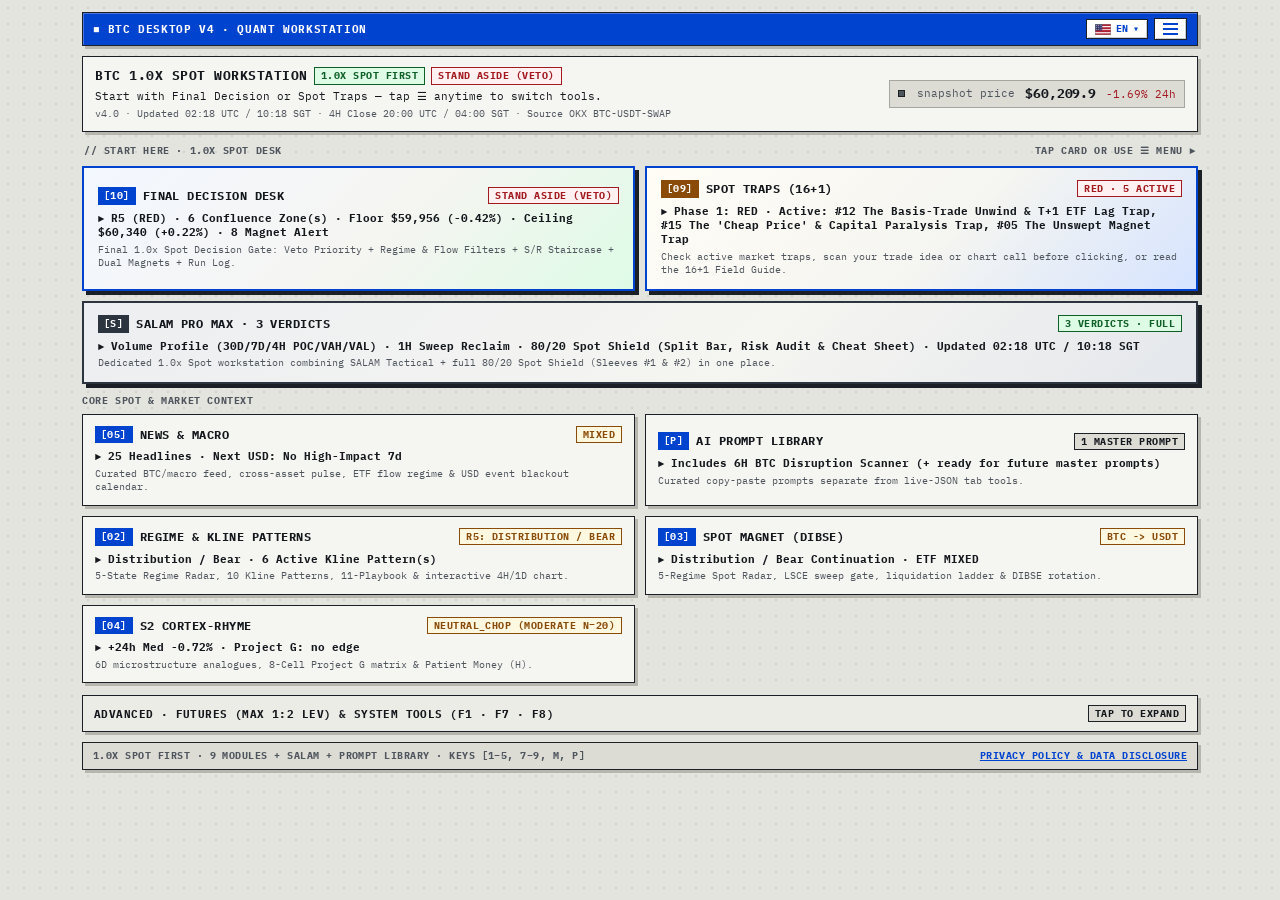
==== commit c3de3be6: "Merge F6 Spot Shield 80/20 UI into SALAM Pro Max and retire F6 tab" ====
--- a/index.html
+++ b/index.html
@@ -205,21 +205,6 @@
       <div class="card" id="newsWireBox"></div>
     </section>
 
-    <!-- TAB 6: SPOT SHIELD (80/20 DUAL-SLEEVE MONITOR) -->
-    <section class="tab-panel" id="tab-shield">
-      <div class="actions" style="margin-bottom:10px;">
-        <button class="btn btn-primary" id="btnCopyShieldAi">[Copy Spot Shield AI Prompt + JSON]</button>
-        <span class="mut" id="shieldActionMsg" style="align-self:center;">Pure Closed-Bar BTCUSDT Spot Mechanical Compass (80% 4H VWAP Shield + 20% 1D TTM Squeeze). Separate from F3 DIBSE.</span>
-      </div>
-      <div class="card" id="shieldHeroBox"></div>
-      <div class="grid-2">
-        <div class="card" id="shieldS1Box"></div>
-        <div class="card" id="shieldS2Box"></div>
-      </div>
-      <div class="card" id="shieldAuditBox"></div>
-      <div class="card" id="shieldGuideBox"></div>
-    </section>
-
     <!-- TAB 7: PAPER LEDGER & RISK CALCULATOR -->
     <section class="tab-panel" id="tab-ledger">
       <div class="card">
@@ -296,8 +281,8 @@
   </div>
   <script src="lang.js?v=11"></script>
   <script src="traps.js?v=2"></script>
-  <script src="sr_map.js?v=7"></script>
+  <script src="sr_map.js?v=8"></script>
   <script src="prompts.js?v=2"></script>
-  <script src="app.js?v=30"></script>
+  <script src="app.js?v=31"></script>
 </body>
 </html>
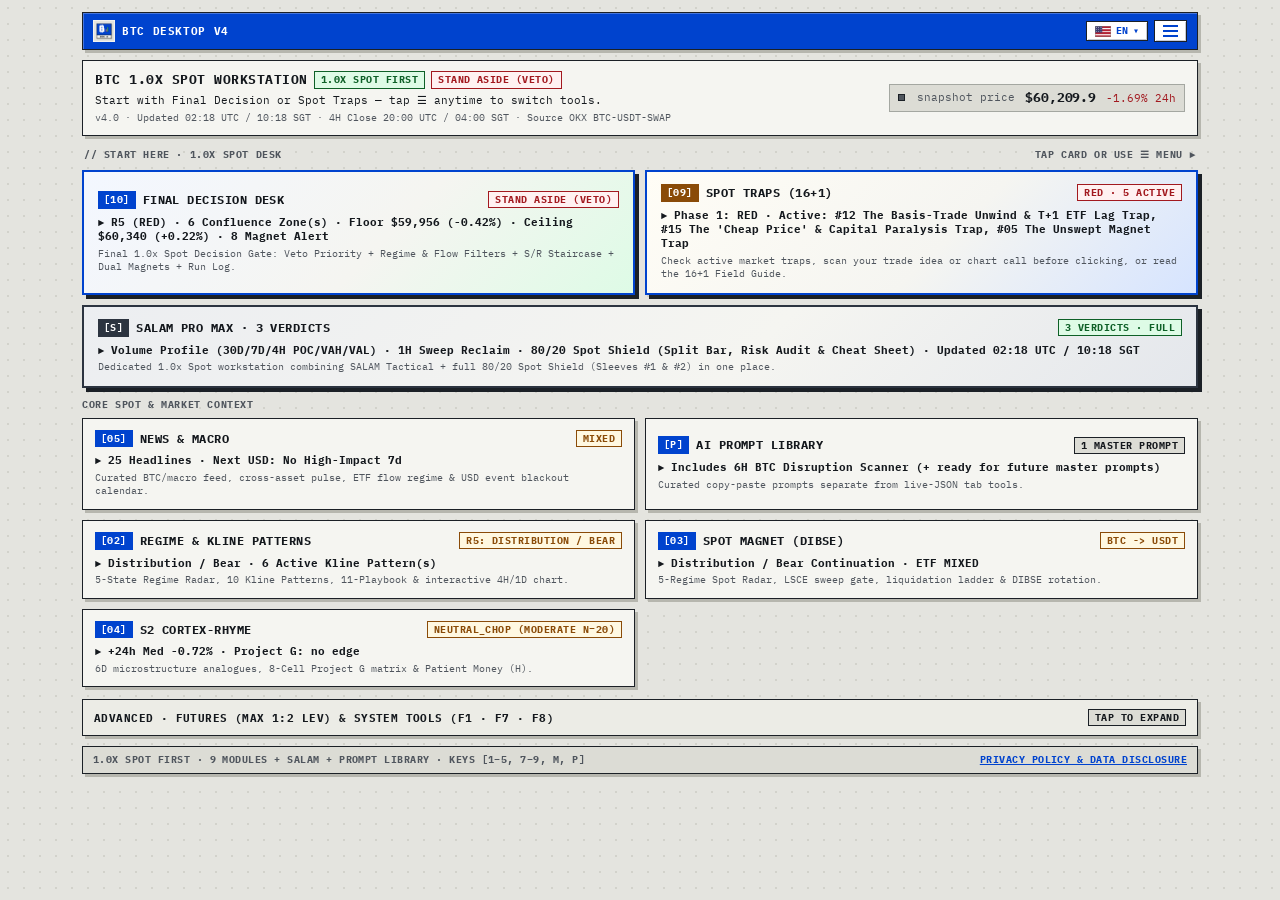
==== commit 1e820cdd: "Show BTC Desktop v4 icon and simplified title on blue header" ====
--- a/index.html
+++ b/index.html
@@ -5,16 +5,17 @@
   <meta http-equiv="Cache-Control" content="no-cache">
   <meta name="viewport" content="width=device-width,initial-scale=1,viewport-fit=cover">
   <meta name="theme-color" content="#E4E4DF">
-  <title>BTC Desktop v4 · Quant Workstation</title>
+  <title>BTC Desktop v4</title>
+  <link rel="icon" type="image/png" href="assets/btc-desktop-v4-icon.png?v=1">
   <link rel="preconnect" href="https://fonts.googleapis.com">
   <link rel="preconnect" href="https://fonts.gstatic.com" crossorigin>
   <link href="https://fonts.googleapis.com/css2?family=IBM+Plex+Mono:wght@400;500;600;700&display=swap" rel="stylesheet">
-  <link rel="stylesheet" href="style.css?v=27">
+  <link rel="stylesheet" href="style.css?v=28">
 </head>
 <body>
   <div class="wrap">
     <div class="ws-titlebar">
-      <button type="button" class="ws-brand-btn" id="btnBrandHome" title="Return to Home Hub">&#9632; BTC Desktop v4 &middot; Quant Workstation</button>
+      <button type="button" class="ws-brand-btn" id="btnBrandHome" title="Return to Home Hub"><img class="ws-brand-icon" src="assets/btc-desktop-v4-icon.png?v=1" width="22" height="22" alt="BTC Desktop v4"><span>BTC Desktop v4</span></button>
       <div class="ws-title-right">
         <div class="lang-picker">
           <button type="button" class="ws-ctrl-btn" id="btnLangToggle" aria-haspopup="true" aria-expanded="false" aria-label="Select Language">
--- a/style.css
+++ b/style.css
@@ -64,6 +64,9 @@
 }
 
 .ws-brand-btn {
+  display: inline-flex;
+  align-items: center;
+  gap: 7px;
   background: transparent;
   border: none;
   color: #ffffff;
@@ -80,14 +83,23 @@
   white-space: nowrap;
 }
 
+.ws-brand-icon {
+  width: 22px;
+  height: 22px;
+  flex-shrink: 0;
+  border: 1px solid rgba(255, 255, 255, 0.55);
+  background: #e4e4df;
+  display: block;
+}
+
 .ws-brand-btn:hover {
   text-decoration: underline;
 }
 
 @media (max-width: 520px) {
   .ws-brand-btn {
-    font-size: 9.5px;
-    letter-spacing: 0.02em;
+    font-size: 10.5px;
+    letter-spacing: 0.04em;
   }
 }
 
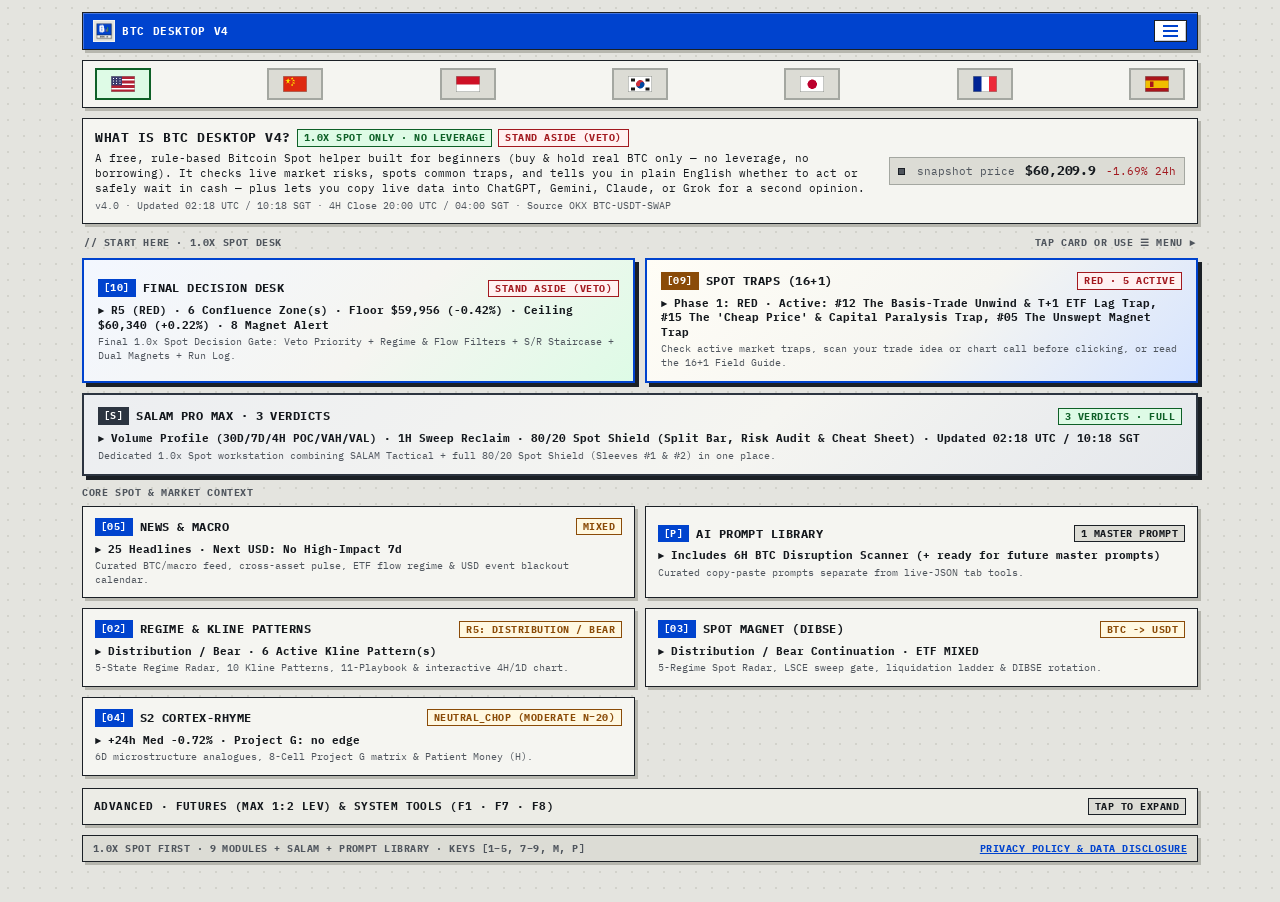
==== commit ecd60397: "Restore 7-flag language bar below header and add plain-English BTC Desktop v4 intro" ====
--- a/index.html
+++ b/index.html
@@ -10,46 +10,40 @@
   <link rel="preconnect" href="https://fonts.googleapis.com">
   <link rel="preconnect" href="https://fonts.gstatic.com" crossorigin>
   <link href="https://fonts.googleapis.com/css2?family=IBM+Plex+Mono:wght@400;500;600;700&display=swap" rel="stylesheet">
-  <link rel="stylesheet" href="style.css?v=28">
+  <link rel="stylesheet" href="style.css?v=29">
 </head>
 <body>
   <div class="wrap">
     <div class="ws-titlebar">
       <button type="button" class="ws-brand-btn" id="btnBrandHome" title="Return to Home Hub"><img class="ws-brand-icon" src="assets/btc-desktop-v4-icon.png?v=1" width="22" height="22" alt="BTC Desktop v4"><span>BTC Desktop v4</span></button>
       <div class="ws-title-right">
-        <div class="lang-picker">
-          <button type="button" class="ws-ctrl-btn" id="btnLangToggle" aria-haspopup="true" aria-expanded="false" aria-label="Select Language">
-            <img id="langCurFlag" src="assets/flags/en.png?v=1" width="16" height="11" alt="EN">
-            <span id="langCurCode">EN</span>
-            <span aria-hidden="true">&#9662;</span>
-          </button>
-          <div class="lang-menu hidden" id="langMenu" role="menu">
-            <button type="button" class="lang-opt active" data-lang="en"><img src="assets/flags/en.png?v=1" width="18" height="12" alt="EN"><span>English (EN)</span></button>
-            <button type="button" class="lang-opt" data-lang="zh"><img src="assets/flags/zh.png?v=1" width="18" height="12" alt="ZH"><span>中文 (ZH)</span></button>
-            <button type="button" class="lang-opt" data-lang="id"><img src="assets/flags/id.png?v=1" width="18" height="12" alt="ID"><span>Indonesia (ID)</span></button>
-            <button type="button" class="lang-opt" data-lang="ko"><img src="assets/flags/ko.png?v=1" width="18" height="12" alt="KO"><span>한국어 (KO)</span></button>
-            <button type="button" class="lang-opt" data-lang="ja"><img src="assets/flags/ja.png?v=1" width="18" height="12" alt="JA"><span>日本語 (JA)</span></button>
-            <button type="button" class="lang-opt" data-lang="fr"><img src="assets/flags/fr.png?v=1" width="18" height="12" alt="FR"><span>Français (FR)</span></button>
-            <button type="button" class="lang-opt" data-lang="es"><img src="assets/flags/es.png?v=1" width="18" height="12" alt="ES"><span>Español (ES)</span></button>
-          </div>
-        </div>
         <button type="button" class="ws-ctrl-btn ws-menu-btn" id="btnMenuToggle" aria-haspopup="true" aria-expanded="false" aria-label="Open Navigation Menu">
           <span class="burger-icon" aria-hidden="true"><span></span><span></span><span></span></span>
         </button>
       </div>
     </div>
 
+    <div class="lang-bar" id="langBar" role="group" aria-label="Language">
+      <button type="button" class="lang-btn active" data-lang="en" title="English (EN)" aria-label="English"><img src="assets/flags/en.png?v=1" width="24" height="16" alt="EN"></button>
+      <button type="button" class="lang-btn" data-lang="zh" title="中文 (ZH)" aria-label="中文"><img src="assets/flags/zh.png?v=1" width="24" height="16" alt="ZH"></button>
+      <button type="button" class="lang-btn" data-lang="id" title="Indonesia (ID)" aria-label="Indonesia"><img src="assets/flags/id.png?v=1" width="24" height="16" alt="ID"></button>
+      <button type="button" class="lang-btn" data-lang="ko" title="한국어 (KO)" aria-label="한국어"><img src="assets/flags/ko.png?v=1" width="24" height="16" alt="KO"></button>
+      <button type="button" class="lang-btn" data-lang="ja" title="日本語 (JA)" aria-label="日本語"><img src="assets/flags/ja.png?v=1" width="24" height="16" alt="JA"></button>
+      <button type="button" class="lang-btn" data-lang="fr" title="Français (FR)" aria-label="Français"><img src="assets/flags/fr.png?v=1" width="24" height="16" alt="FR"></button>
+      <button type="button" class="lang-btn" data-lang="es" title="Español (ES)" aria-label="Español"><img src="assets/flags/es.png?v=1" width="24" height="16" alt="ES"></button>
+    </div>
+
     <div class="nav-backdrop hidden" id="navBackdrop"></div>
     <aside class="nav-drawer hidden" id="navDrawer" aria-label="Workstation Navigation"></aside>
 
     <header class="topbar" id="pageTopCard">
       <div class="brand">
         <div class="page-head-row">
-          <h1 id="pageTitle">BTC 1.0x Spot Workstation</h1>
-          <span class="badge" id="pageScopeBadge">1.0x SPOT FIRST</span>
+          <h1 id="pageTitle">What is BTC Desktop v4?</h1>
+          <span class="badge" id="pageScopeBadge">1.0x SPOT ONLY · NO LEVERAGE</span>
           <span class="badge hidden" id="pageVerdictBadge"></span>
         </div>
-        <div class="page-purpose" id="pagePurpose">Start with Final Decision or Spot Traps — tap &#9776; anytime to switch tools.</div>
+        <div class="page-purpose" id="pagePurpose">A free, rule-based Bitcoin Spot helper built for beginners (buy &amp; hold real BTC only — no leverage, no borrowing). It checks live market risks, spots common traps, and tells you in plain English whether to act or safely wait in cash — plus lets you copy live data into ChatGPT, Gemini, Claude, or Grok for a second opinion.</div>
         <div class="sub" id="snapMeta">Loading snapshot…</div>
       </div>
       <div class="live-bar">
@@ -284,6 +278,6 @@
   <script src="traps.js?v=2"></script>
   <script src="sr_map.js?v=8"></script>
   <script src="prompts.js?v=2"></script>
-  <script src="app.js?v=31"></script>
+  <script src="app.js?v=32"></script>
 </body>
 </html>
--- a/style.css
+++ b/style.css
@@ -154,53 +154,61 @@
   background: var(--acc);
 }
 
-.lang-picker {
-  position: relative;
-}
-
-.lang-menu {
-  position: absolute;
-  right: 0;
-  top: calc(100% + 4px);
-  min-width: 168px;
+.lang-bar {
+  display: flex;
+  align-items: center;
+  justify-content: space-between;
+  gap: 6px;
   background: var(--panel);
   border: 1.5px solid var(--line-dark);
-  box-shadow: 4px 4px 0 var(--line-dark);
+  box-shadow: 3px 3px 0 var(--shadow);
+  padding: 7px 12px;
+  margin-bottom: 10px;
+}
+
+.lang-btn {
+  display: inline-flex;
+  align-items: center;
+  justify-content: center;
+  flex: 1 1 0;
+  max-width: 56px;
+  height: 32px;
   padding: 4px;
-  z-index: 40;
-  display: flex;
-  flex-direction: column;
-  gap: 2px;
-}
-
-.lang-opt {
-  display: flex;
-  align-items: center;
-  gap: 8px;
-  width: 100%;
-  background: transparent;
-  border: 1px solid transparent;
-  padding: 5px 8px;
-  font: inherit;
-  font-size: 10.5px;
-  font-weight: 600;
-  color: var(--text);
-  text-transform: none;
-  letter-spacing: 0;
-  text-align: left;
+  background: var(--panel-alt);
+  border: 2px solid var(--line);
   cursor: pointer;
 }
 
-.lang-opt:hover {
-  background: var(--panel-alt);
-  border-color: var(--line);
-}
-
-.lang-opt.active {
+.lang-btn:hover {
+  border-color: var(--line-dark);
+  background: #ffffff;
+}
+
+.lang-btn.active {
   background: var(--up-bg);
   border-color: var(--up);
-  color: var(--up);
-  font-weight: 700;
+}
+
+.lang-btn img {
+  display: block;
+  width: 24px;
+  height: 16px;
+  object-fit: cover;
+}
+
+@media (max-width: 520px) {
+  .lang-bar {
+    padding: 6px 8px;
+    gap: 4px;
+  }
+  .lang-btn {
+    height: 28px;
+    padding: 3px;
+  }
+  .lang-btn img {
+    width: 20px;
+    height: 13px;
+  }
 }
 
 .nav-backdrop {
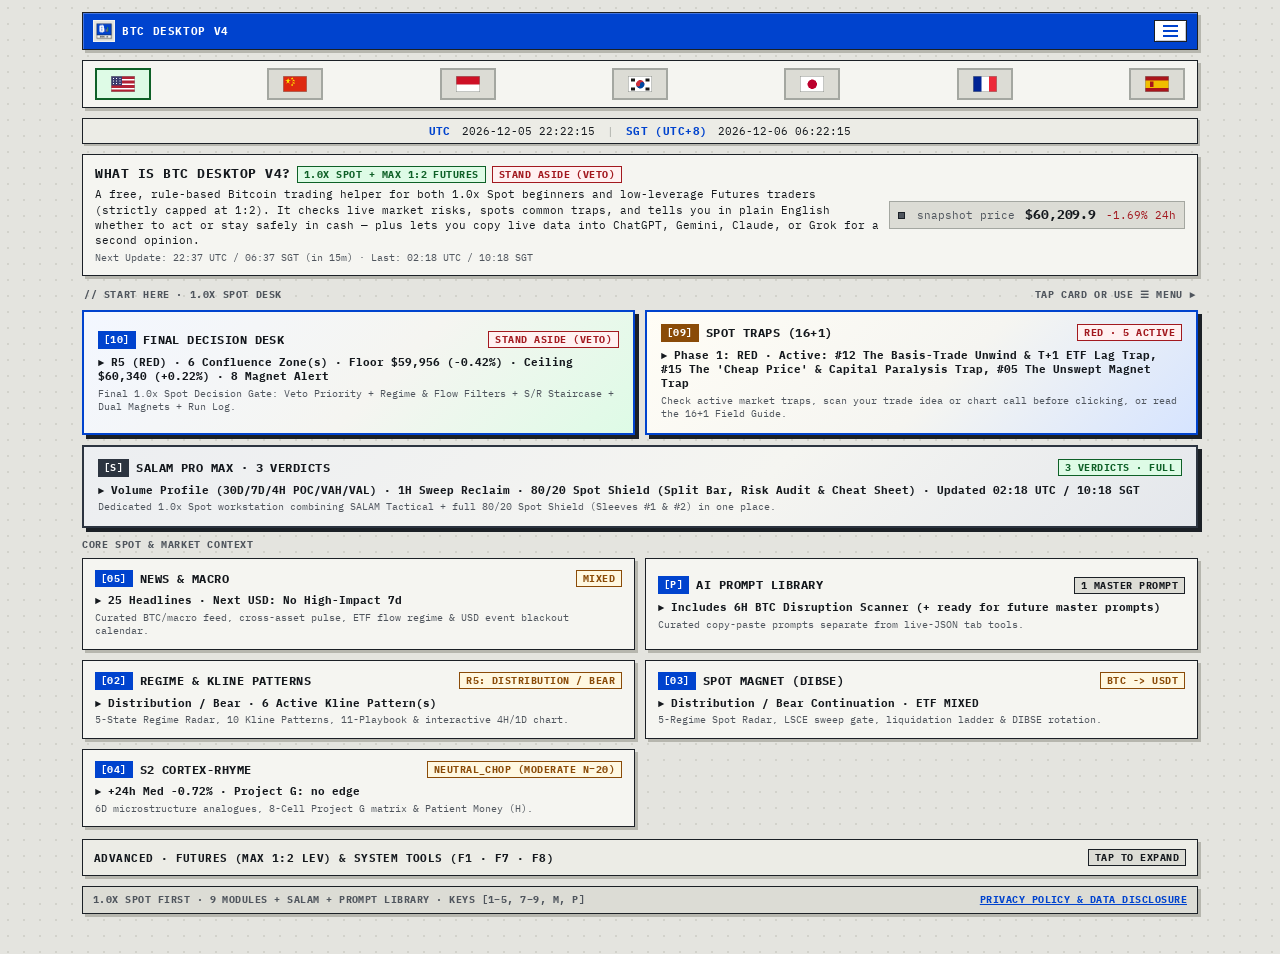
==== commit 4e2dfaf8: "Add live UTC/SGT clock bar, Spot+Futures intro, and Next Update line" ====
--- a/index.html
+++ b/index.html
@@ -10,7 +10,7 @@
   <link rel="preconnect" href="https://fonts.googleapis.com">
   <link rel="preconnect" href="https://fonts.gstatic.com" crossorigin>
   <link href="https://fonts.googleapis.com/css2?family=IBM+Plex+Mono:wght@400;500;600;700&display=swap" rel="stylesheet">
-  <link rel="stylesheet" href="style.css?v=29">
+  <link rel="stylesheet" href="style.css?v=30">
 </head>
 <body>
   <div class="wrap">
@@ -33,6 +33,12 @@
       <button type="button" class="lang-btn" data-lang="es" title="Español (ES)" aria-label="Español"><img src="assets/flags/es.png?v=1" width="24" height="16" alt="ES"></button>
     </div>
 
+    <div class="clock-bar" id="liveClockBar" aria-live="off">
+      <span class="clock-item"><b>UTC</b> <span id="clockUtc">--:--:--</span></span>
+      <span class="clock-sep">|</span>
+      <span class="clock-item"><b>SGT (UTC+8)</b> <span id="clockSgt">--:--:--</span></span>
+    </div>
+
     <div class="nav-backdrop hidden" id="navBackdrop"></div>
     <aside class="nav-drawer hidden" id="navDrawer" aria-label="Workstation Navigation"></aside>
 
@@ -40,11 +46,11 @@
       <div class="brand">
         <div class="page-head-row">
           <h1 id="pageTitle">What is BTC Desktop v4?</h1>
-          <span class="badge" id="pageScopeBadge">1.0x SPOT ONLY · NO LEVERAGE</span>
+          <span class="badge" id="pageScopeBadge">1.0x SPOT + MAX 1:2 FUTURES</span>
           <span class="badge hidden" id="pageVerdictBadge"></span>
         </div>
-        <div class="page-purpose" id="pagePurpose">A free, rule-based Bitcoin Spot helper built for beginners (buy &amp; hold real BTC only — no leverage, no borrowing). It checks live market risks, spots common traps, and tells you in plain English whether to act or safely wait in cash — plus lets you copy live data into ChatGPT, Gemini, Claude, or Grok for a second opinion.</div>
-        <div class="sub" id="snapMeta">Loading snapshot…</div>
+        <div class="page-purpose" id="pagePurpose">A free, rule-based Bitcoin trading helper for both 1.0x Spot beginners and low-leverage Futures traders (strictly capped at 1:2). It checks live market risks, spots common traps, and tells you in plain English whether to act or stay safely in cash — plus lets you copy live data into ChatGPT, Gemini, Claude, or Grok for a second opinion.</div>
+        <div class="sub" id="snapMeta">Next Update: calculating…</div>
       </div>
       <div class="live-bar">
         <div>
@@ -278,6 +284,6 @@
   <script src="traps.js?v=2"></script>
   <script src="sr_map.js?v=8"></script>
   <script src="prompts.js?v=2"></script>
-  <script src="app.js?v=32"></script>
+  <script src="app.js?v=33"></script>
 </body>
 </html>
--- a/style.css
+++ b/style.css
@@ -211,6 +211,40 @@
   }
 }
 
+.clock-bar {
+  display: flex;
+  align-items: center;
+  justify-content: center;
+  flex-wrap: wrap;
+  gap: 6px 12px;
+  background: var(--panel-stripe);
+  border: 1px solid var(--line-dark);
+  box-shadow: 2px 2px 0 var(--shadow);
+  padding: 5px 10px;
+  margin-bottom: 10px;
+  font-size: 10.5px;
+  color: var(--text);
+  font-variant-numeric: tabular-nums;
+}
+
+.clock-item b {
+  color: var(--acc);
+  letter-spacing: 0.04em;
+  margin-right: 4px;
+}
+
+.clock-sep {
+  color: var(--line);
+}
+
+@media (max-width: 520px) {
+  .clock-bar {
+    font-size: 9.5px;
+    padding: 4px 8px;
+    gap: 4px 8px;
+  }
+}
+
 .nav-backdrop {
   position: fixed;
   inset: 0;
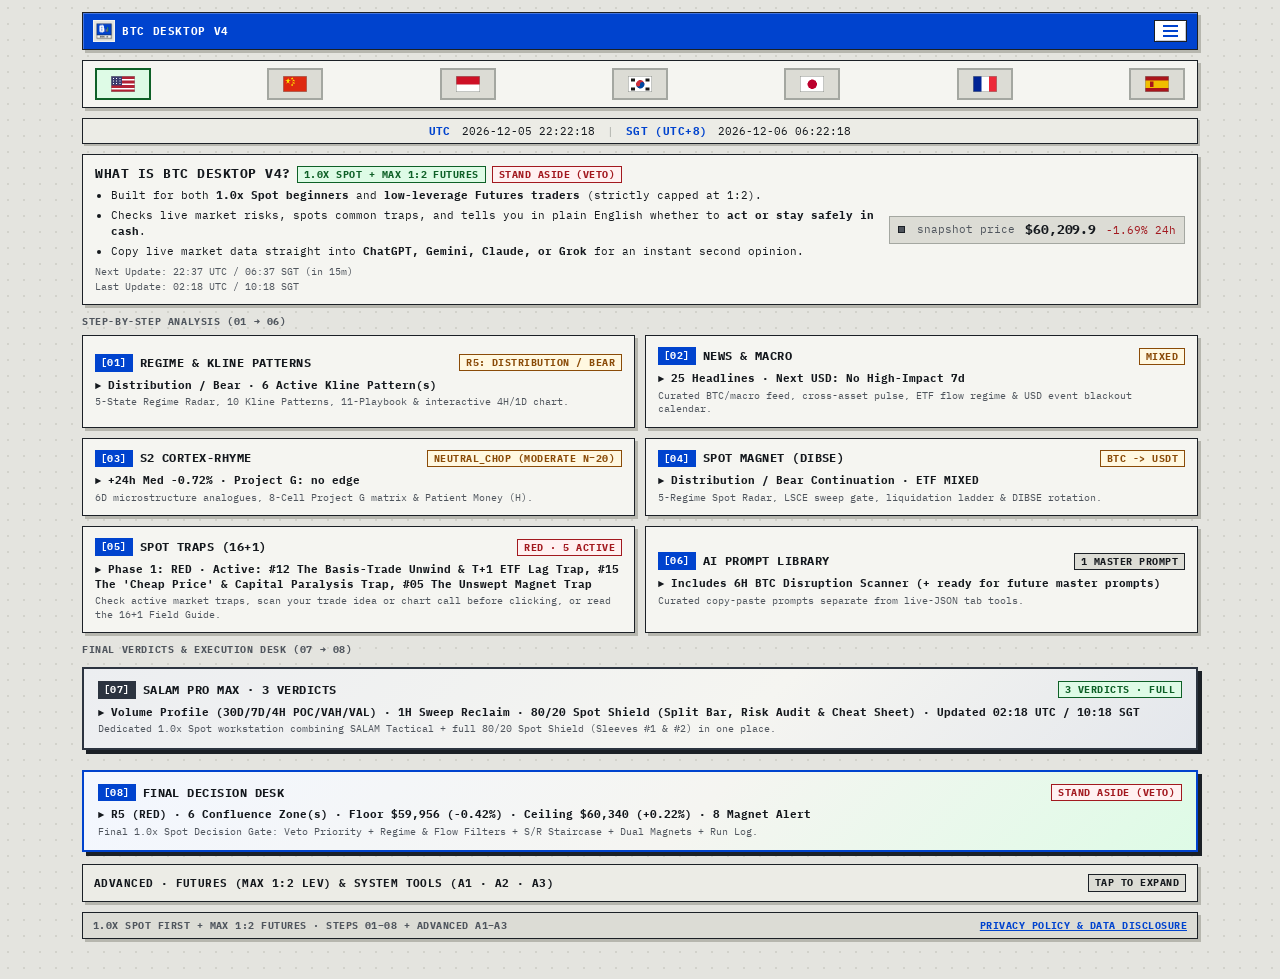
==== commit c92d03ef: "Use 3-bullet intro, 2-row Next/Last Update, and 01-08 step-by-step Entry Hub order" ====
--- a/index.html
+++ b/index.html
@@ -10,7 +10,7 @@
   <link rel="preconnect" href="https://fonts.googleapis.com">
   <link rel="preconnect" href="https://fonts.gstatic.com" crossorigin>
   <link href="https://fonts.googleapis.com/css2?family=IBM+Plex+Mono:wght@400;500;600;700&display=swap" rel="stylesheet">
-  <link rel="stylesheet" href="style.css?v=30">
+  <link rel="stylesheet" href="style.css?v=31">
 </head>
 <body>
   <div class="wrap">
@@ -49,8 +49,17 @@
           <span class="badge" id="pageScopeBadge">1.0x SPOT + MAX 1:2 FUTURES</span>
           <span class="badge hidden" id="pageVerdictBadge"></span>
         </div>
-        <div class="page-purpose" id="pagePurpose">A free, rule-based Bitcoin trading helper for both 1.0x Spot beginners and low-leverage Futures traders (strictly capped at 1:2). It checks live market risks, spots common traps, and tells you in plain English whether to act or stay safely in cash — plus lets you copy live data into ChatGPT, Gemini, Claude, or Grok for a second opinion.</div>
-        <div class="sub" id="snapMeta">Next Update: calculating…</div>
+        <div class="page-purpose" id="pagePurpose">
+          <ul class="hub-intro-list">
+            <li>Built for both <b>1.0x Spot beginners</b> and <b>low-leverage Futures traders</b> (strictly capped at 1:2).</li>
+            <li>Checks live market risks, spots common traps, and tells you in plain English whether to <b>act or stay safely in cash</b>.</li>
+            <li>Copy live market data straight into <b>ChatGPT, Gemini, Claude, or Grok</b> for an instant second opinion.</li>
+          </ul>
+        </div>
+        <div class="sub" id="snapMeta">
+          <div class="snap-line">Next Update: calculating…</div>
+          <div class="snap-line">Last Update: loading…</div>
+        </div>
       </div>
       <div class="live-bar">
         <div>
@@ -284,6 +293,6 @@
   <script src="traps.js?v=2"></script>
   <script src="sr_map.js?v=8"></script>
   <script src="prompts.js?v=2"></script>
-  <script src="app.js?v=33"></script>
+  <script src="app.js?v=34"></script>
 </body>
 </html>
--- a/style.css
+++ b/style.css
@@ -998,6 +998,27 @@
   text-transform: uppercase;
 }
 
+.hub-intro-list {
+  margin: 4px 0 6px;
+  padding-left: 16px;
+  line-height: 1.5;
+}
+
+.hub-intro-list li {
+  margin-bottom: 3px;
+}
+
+.snap-line {
+  line-height: 1.45;
+}
+
+.hub-verdict-stack {
+  display: flex;
+  flex-direction: column;
+  gap: 10px;
+  margin-top: 10px;
+}
+
 .hub-grid {
   display: grid;
   grid-template-columns: repeat(2, minmax(0, 1fr));
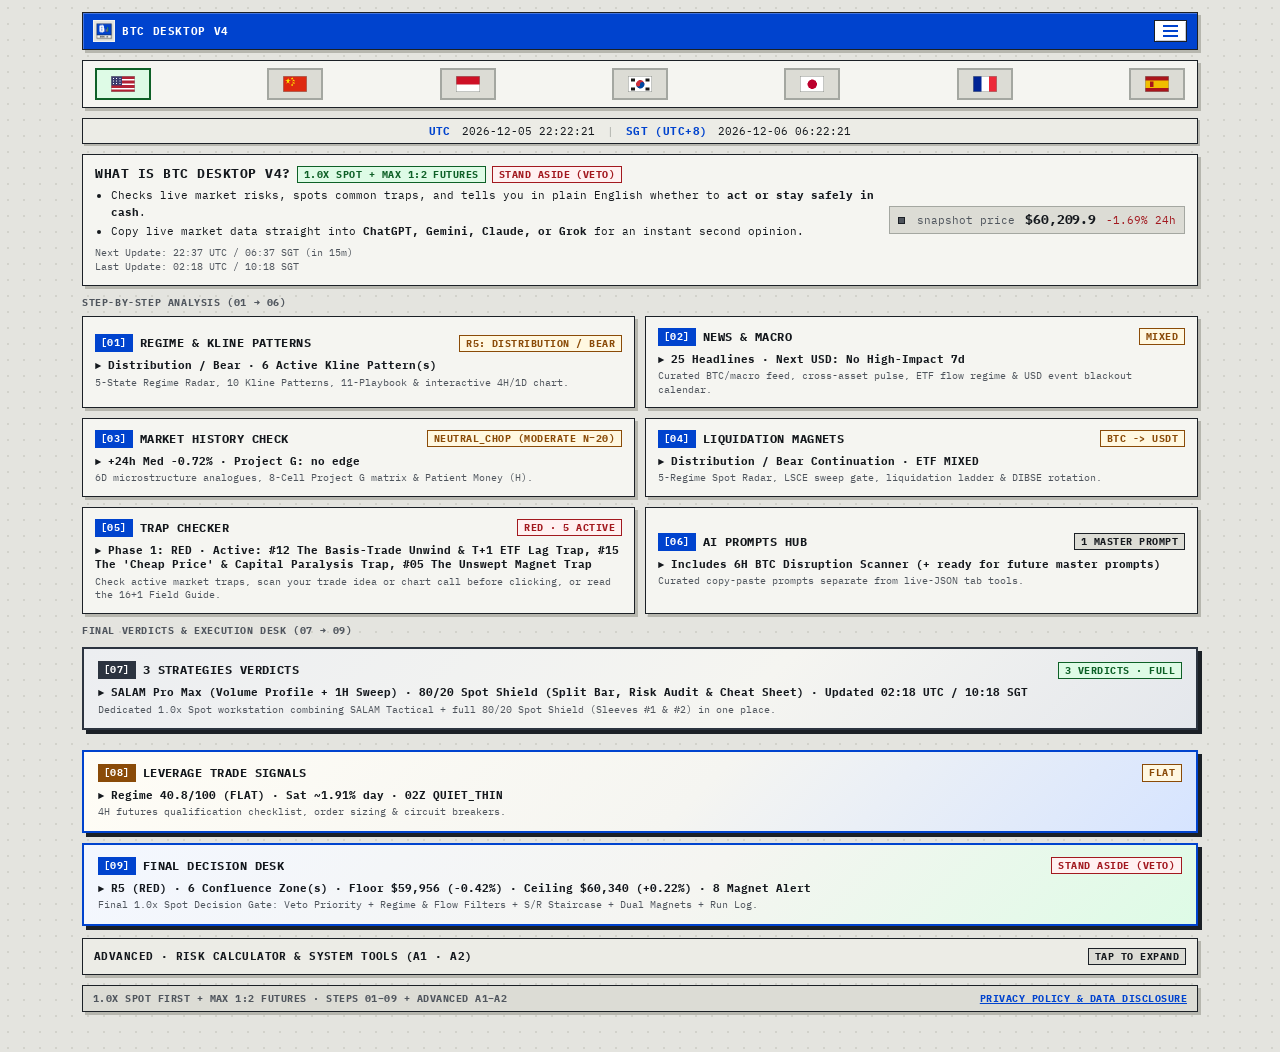
==== commit f254349e: "Rename cards 03-08, move Leverage Trade Signals to 08, Final Decision Desk to 09, 2-bullet intro" ====
--- a/index.html
+++ b/index.html
@@ -51,7 +51,6 @@
         </div>
         <div class="page-purpose" id="pagePurpose">
           <ul class="hub-intro-list">
-            <li>Built for both <b>1.0x Spot beginners</b> and <b>low-leverage Futures traders</b> (strictly capped at 1:2).</li>
             <li>Checks live market risks, spots common traps, and tells you in plain English whether to <b>act or stay safely in cash</b>.</li>
             <li>Copy live market data straight into <b>ChatGPT, Gemini, Claude, or Grok</b> for an instant second opinion.</li>
           </ul>
@@ -289,10 +288,10 @@
       <div id="promptsRoot">Loading AI Prompt Library…</div>
     </section>
   </div>
-  <script src="lang.js?v=11"></script>
+  <script src="lang.js?v=12"></script>
   <script src="traps.js?v=2"></script>
   <script src="sr_map.js?v=8"></script>
   <script src="prompts.js?v=2"></script>
-  <script src="app.js?v=34"></script>
+  <script src="app.js?v=35"></script>
 </body>
 </html>
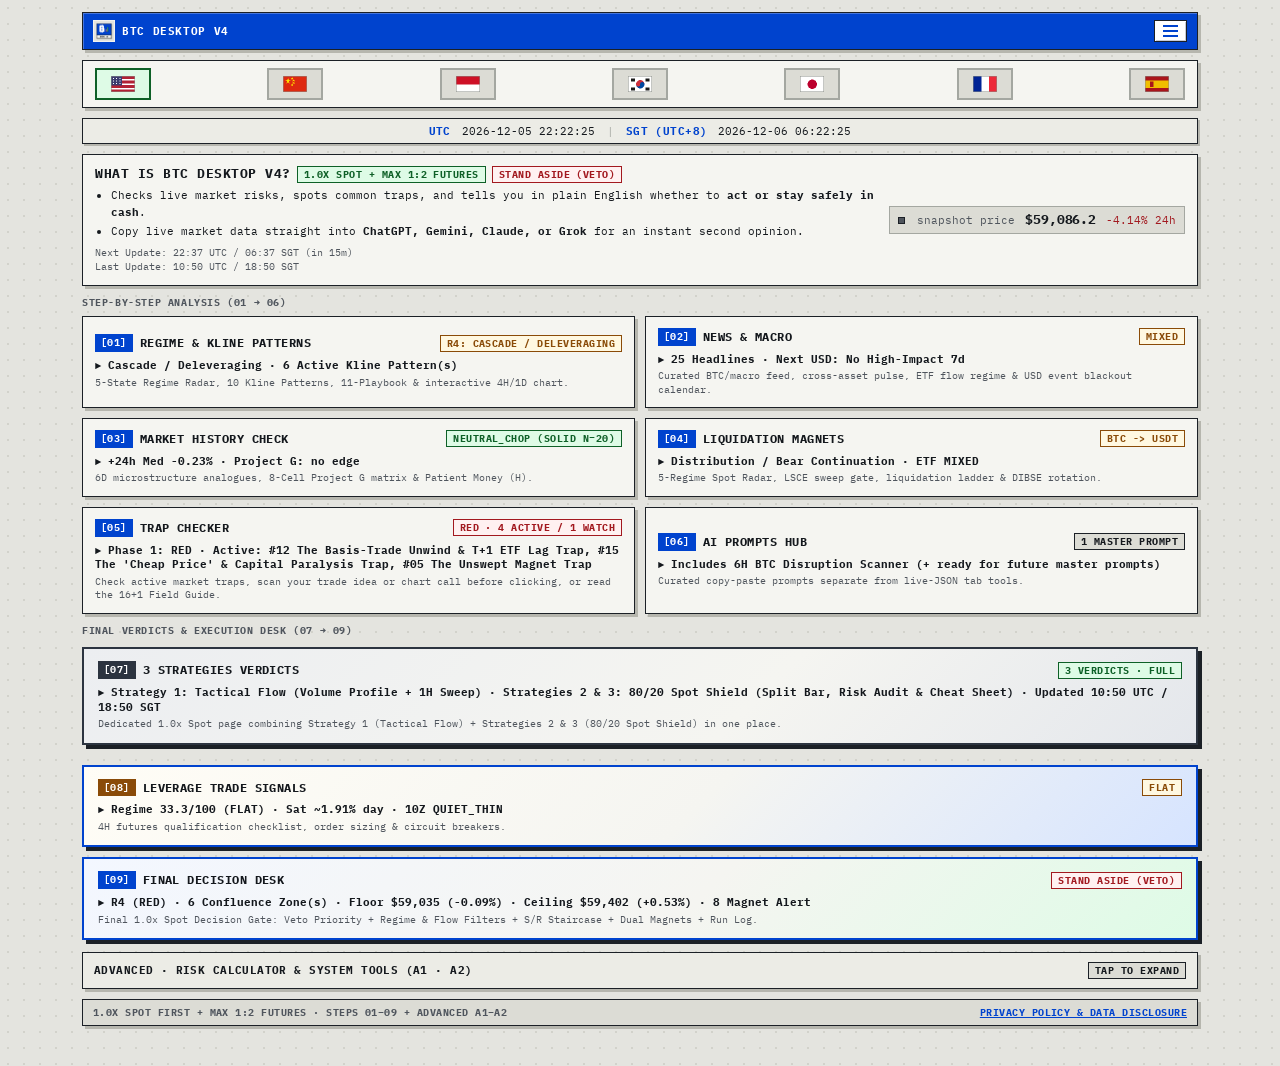
==== commit a102500c: "Replace SALAM/Sleeve labels with Strategy 1-3 and make A1 badge Paper Demo" ====
--- a/index.html
+++ b/index.html
@@ -156,7 +156,7 @@
     <section class="tab-panel" id="tab-spot">
       <div class="actions" style="margin-bottom:10px;">
         <button class="btn btn-primary" id="btnCopySpotAi">[Copy Spot Magnet AI Prompt + JSON]</button>
-        <span class="mut" id="spotActionMsg" style="align-self:center;">Strict 1.0x Spot-Only (USDT &harr; BTC) DIBSE Dual-Sleeve Audit &amp; Q&amp;A Prompt.</span>
+        <span class="mut" id="spotActionMsg" style="align-self:center;">Strict 1.0x Spot-Only (USDT &harr; BTC) 1.0x Spot Dual-Bucket Audit &amp; Q&amp;A Prompt.</span>
       </div>
       <div class="card" id="spotDibseHeroBox"></div>
       <div class="grid-2">
@@ -218,8 +218,9 @@
     <section class="tab-panel" id="tab-ledger">
       <div class="card">
         <h2 data-i18n="h_calc">Interactive v4.0 Position Sizing Calculator</h2>
+        <p class="mut" style="margin:0 0 8px;">100% simulated paper demo — enter any example capital to calculate position size (not real money).</p>
         <div class="calc-grid">
-          <label class="field"><span data-i18n="lbl_eq">Account Equity (USD)</span><input type="number" id="cEq" value="100000" step="500"></label>
+          <label class="field"><span data-i18n="lbl_eq">Simulated Capital (USD)</span><input type="number" id="cEq" value="10000" step="500"></label>
           <label class="field"><span data-i18n="lbl_dir">Direction</span><select id="cDir"><option value="LONG">LONG</option><option value="SHORT">SHORT</option></select></label>
           <label class="field"><span data-i18n="lbl_wknd">Weekend Extreme (80/20)</span><select id="cWeekend"><option value="no" data-i18n="opt_norm">Normal (0.40% risk)</option><option value="yes" data-i18n="opt_wknd">Weekend Half (0.20%)</option></select></label>
           <label class="field"><span data-i18n="lbl_entry">Entry Price ($)</span><input type="number" id="cEntry" step="10"></label>
@@ -288,10 +289,10 @@
       <div id="promptsRoot">Loading AI Prompt Library…</div>
     </section>
   </div>
-  <script src="lang.js?v=12"></script>
+  <script src="lang.js?v=13"></script>
   <script src="traps.js?v=2"></script>
   <script src="sr_map.js?v=8"></script>
   <script src="prompts.js?v=2"></script>
-  <script src="app.js?v=35"></script>
+  <script src="app.js?v=36"></script>
 </body>
 </html>
